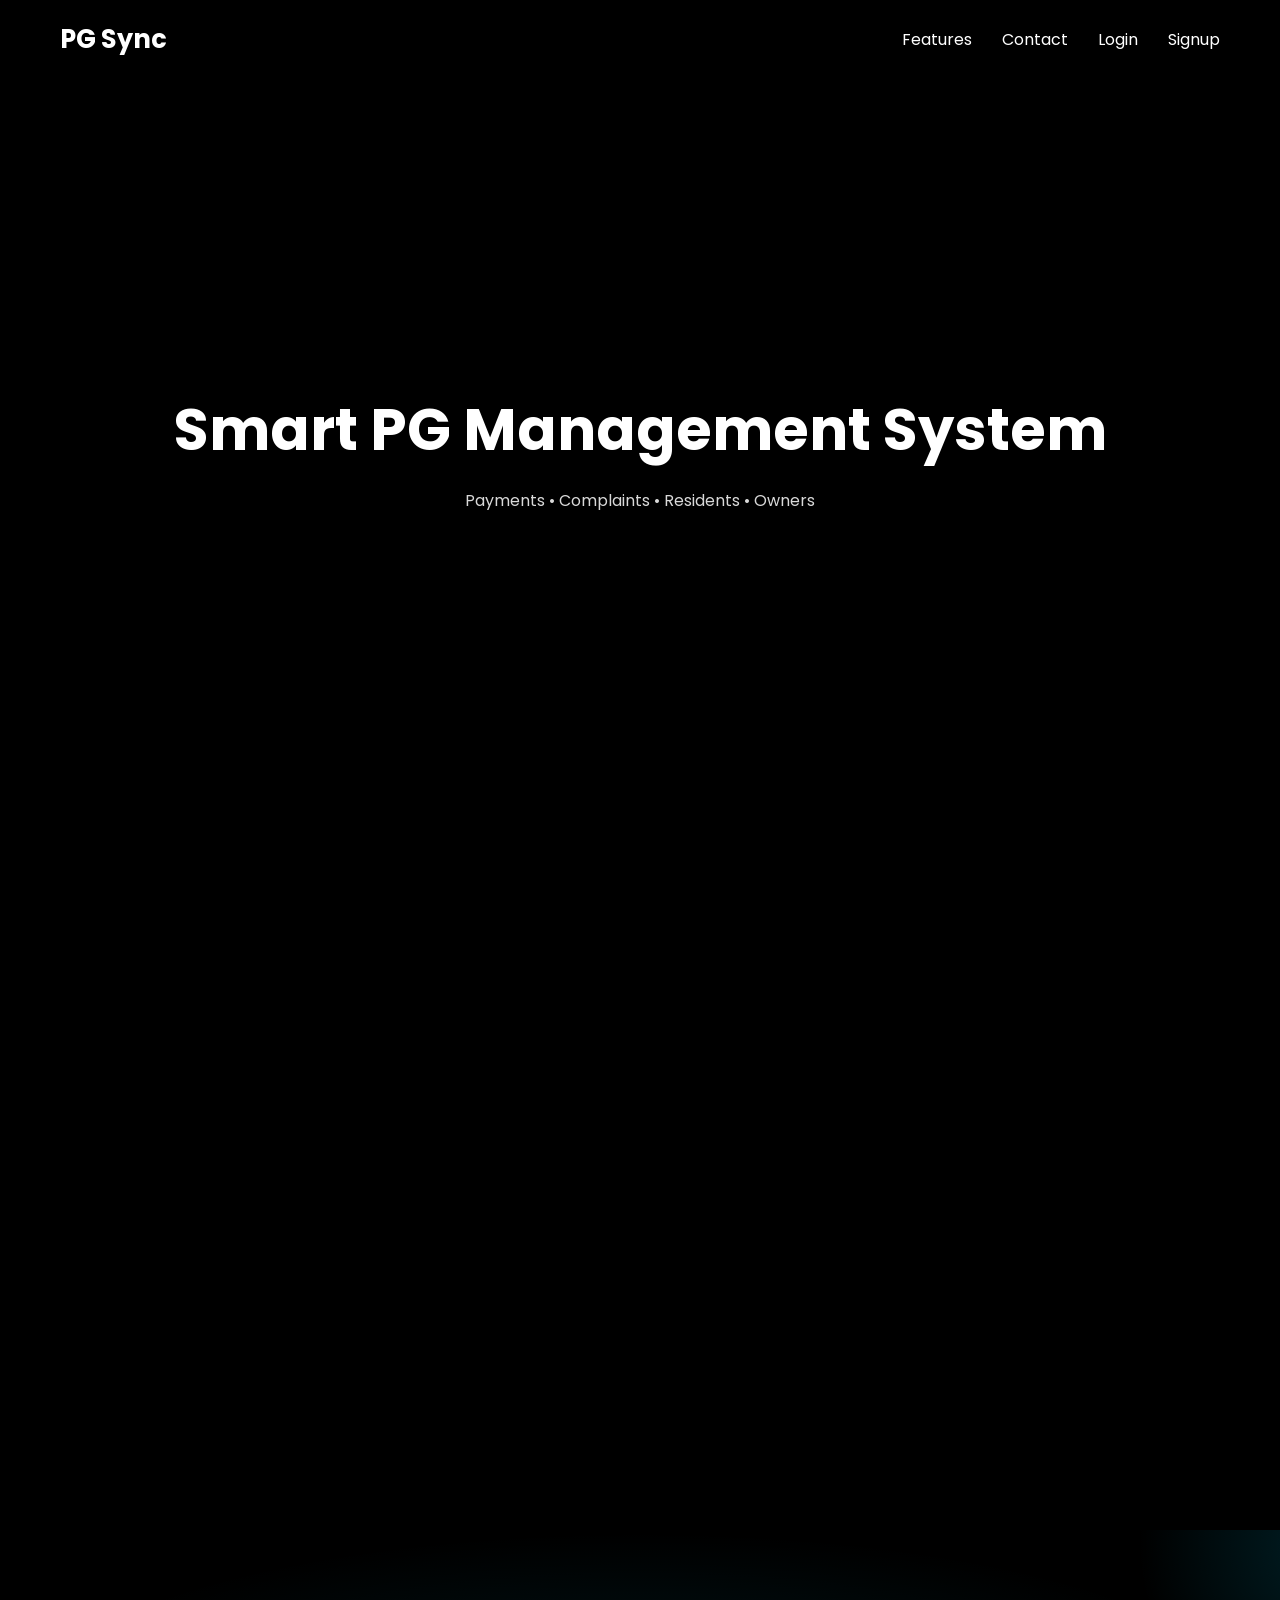
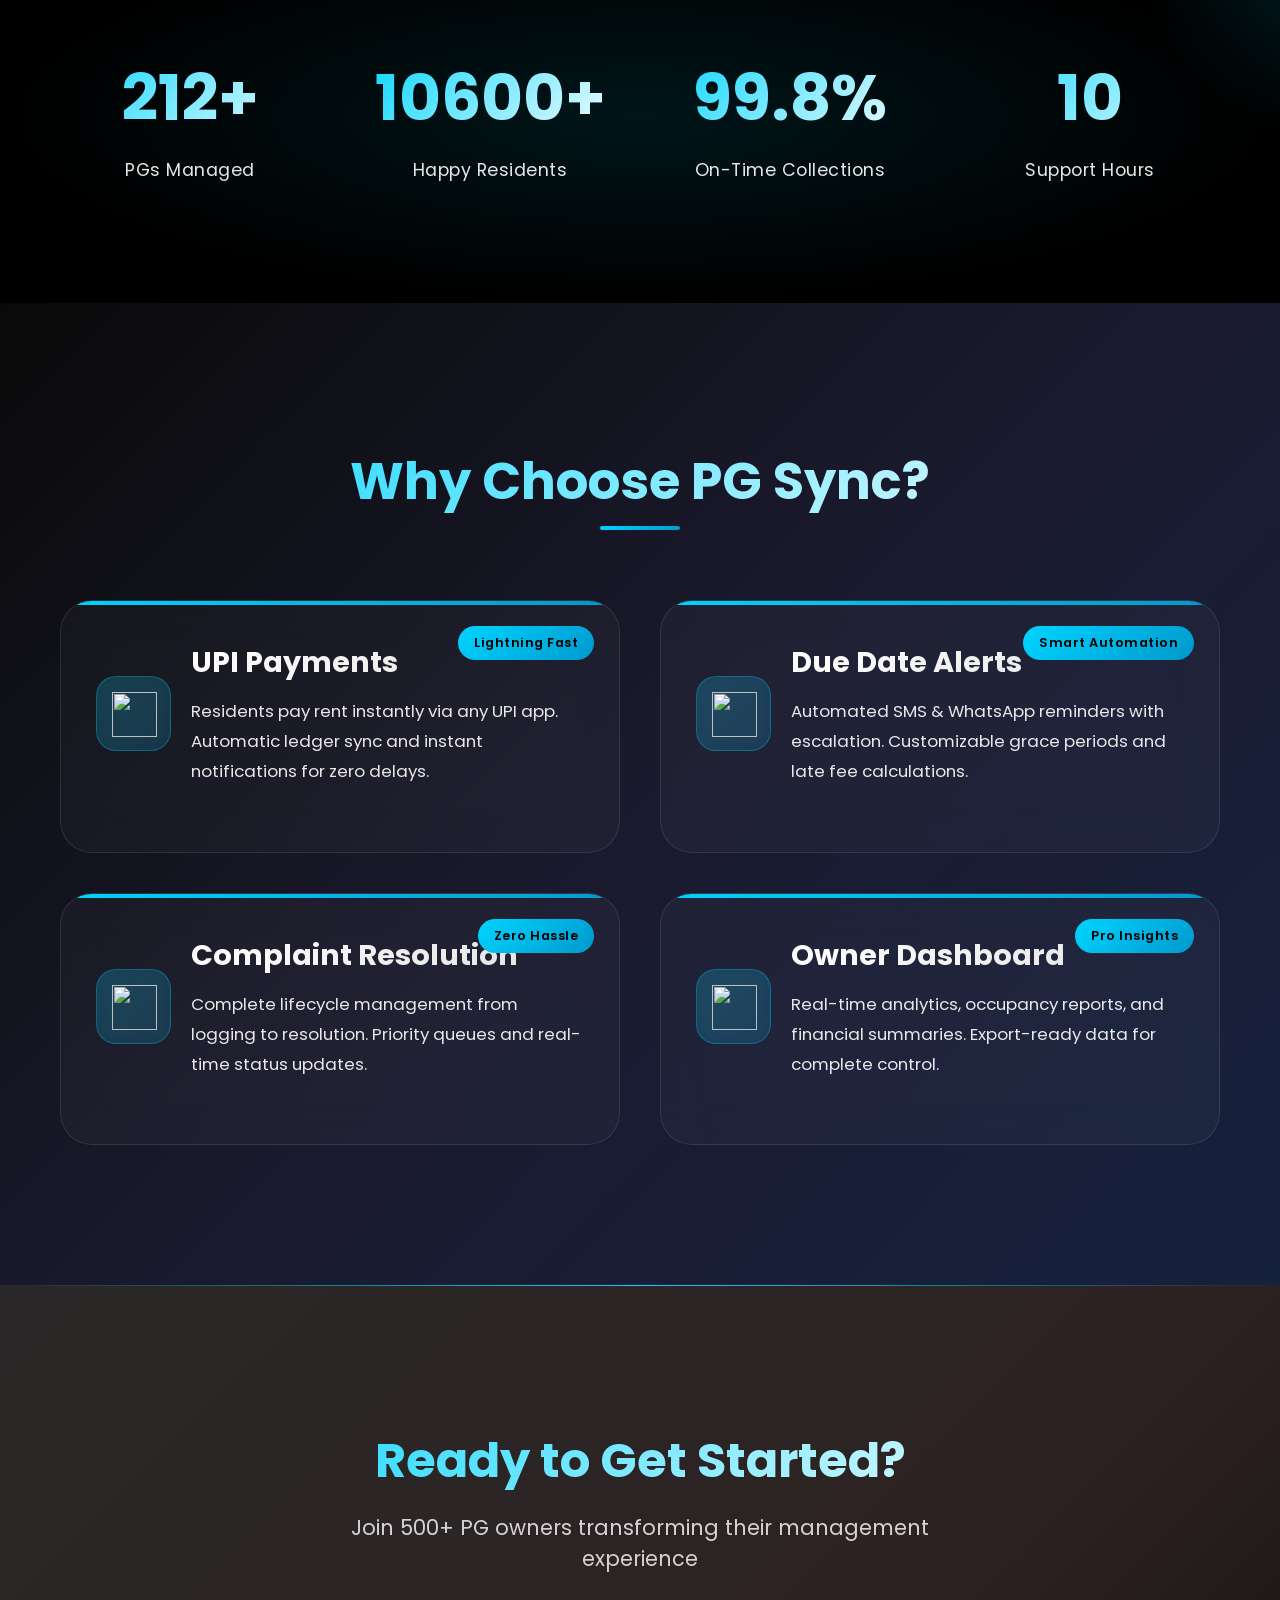
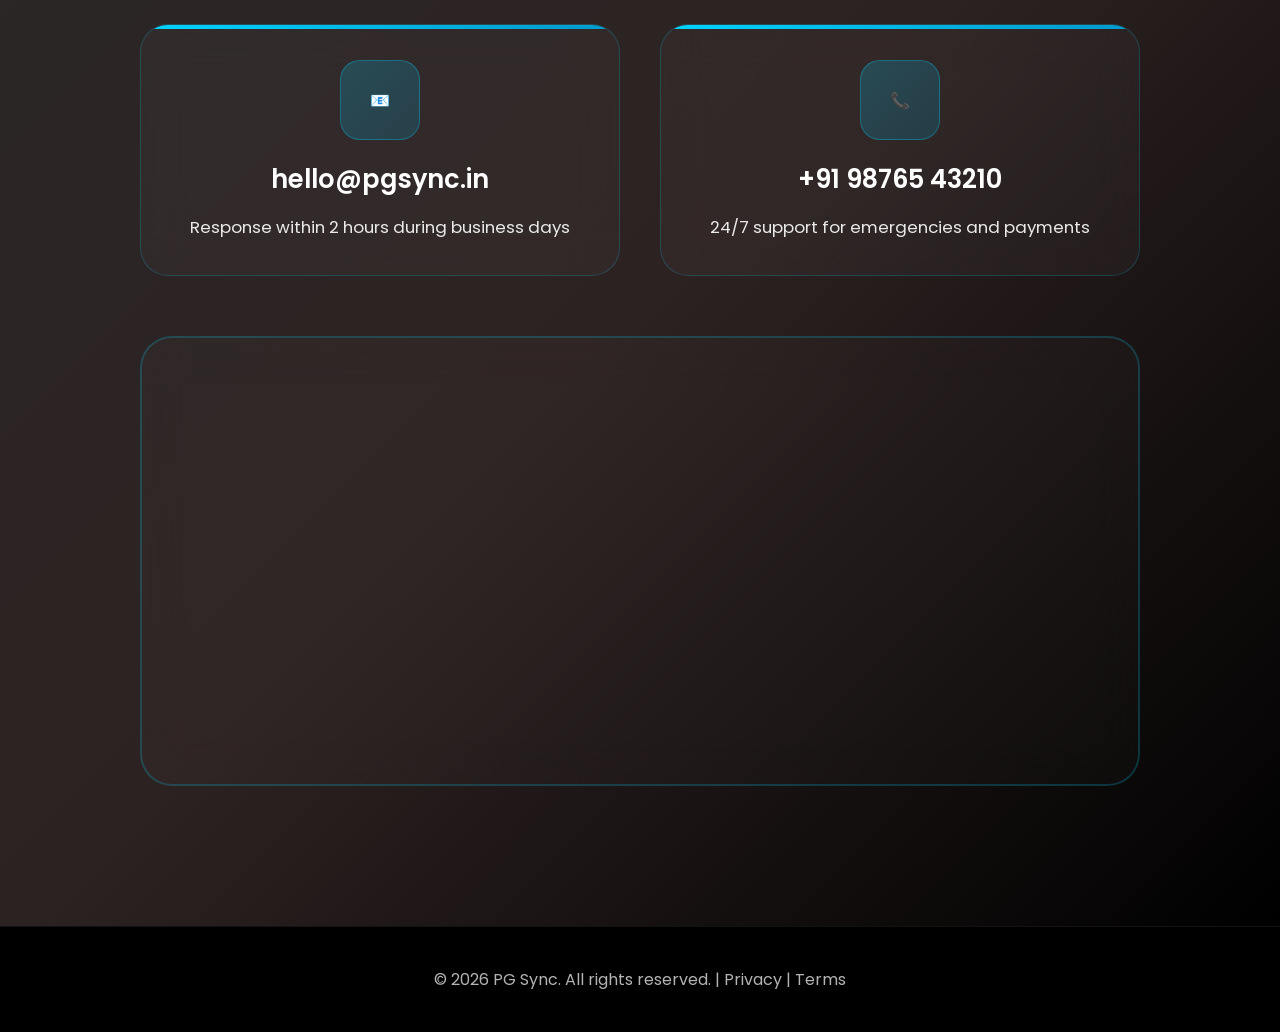
==== templates/landing.html @ 4415f34e "Second commit: updated signup and resident logic" ====
<!DOCTYPE html>
<html lang="en">
<head>
<meta charset="UTF-8">
<title>PG Sync – Smart PG Management</title>
<meta name="viewport" content="width=device-width, initial-scale=1.0">

<link href="https://fonts.googleapis.com/css2?family=Poppins:wght@300;400;600;700&display=swap" rel="stylesheet">

<style>
*{
    margin:0;
    padding:0;
    box-sizing:border-box;
    font-family:'Poppins',sans-serif;
}

body{
    background:black;
    color:white;
    overflow-x:hidden;
}

a{text-decoration:none;color:white}

/* NAVBAR */
nav{
    position:fixed;
    top:0;
    width:100%;
    padding:20px 60px;
    display:flex;
    justify-content:space-between;
    align-items:center;
    background:rgba(0,0,0,0.7);
    backdrop-filter:blur(12px);
    z-index:1000;
}

nav h1{font-size:1.6rem}

nav ul{
    display:flex;
    gap:30px;
    list-style:none;
}

/* HERO */
.hero{
    height:100vh;
    background:
    linear-gradient(rgba(0,0,0,0.6),rgba(0,0,0,0.6)),
    url("https://images.unsplash.com/photo-1582719478250-c89cae4dc85b") center/cover fixed;
    display:flex;
    align-items:center;
    justify-content:center;
    text-align:center;
}

.hero h2{
    font-size:3.6rem;
    animation:fadeUp 1.5s ease;
}

.hero p{
    margin-top:15px;
    opacity:0.85;
    animation:fadeUp 2s ease;
}

@keyframes fadeUp{
    from{opacity:0;transform:translateY(40px)}
    to{opacity:1;transform:translateY(0)}
}

/* SLIDESHOW */
.slideshow{
    height:70vh;
    animation:slide 18s infinite;
    background-size:cover;
    background-position:center;
}

@keyframes slide{
    0%{background-image:url("https://images.unsplash.com/photo-1560448075-bb485b067938")}
    33%{background-image:url("https://images.unsplash.com/photo-1600585154340-be6161a56a0c")}
    66%{background-image:url("https://images.unsplash.com/photo-1598928506311-c55ded91a20c")}
}

/* STATS SECTION - NEW BEAUTIFUL SECTION ABOVE FEATURES */
.stats-section{
    padding:120px 60px;
    background: radial-gradient(ellipse at center, rgba(0,212,255,0.1) 0%, transparent 70%);
    position:relative;
    overflow:hidden;
}

.stats-section::before{
    content:'';
    position:absolute;
    top:-50%;
    right:-20%;
    width:400px;
    height:400px;
    background: radial-gradient(circle, rgba(0,212,255,0.15) 0%, transparent 70%);
    animation: float 6s ease-in-out infinite alternate;
}

@keyframes float{
    0%{transform:translateY(0) rotate(0deg)}
    100%{transform:translateY(-20px) rotate(2deg)}
}

.stats-container{
    max-width:1400px;
    margin:0 auto;
    display:grid;
    grid-template-columns: repeat(auto-fit, minmax(220px, 1fr));
    gap:40px;
    text-align:center;
}

.stat-item{
    position:relative;
    opacity:0;
    transform:translateY(40px);
    transition:all 1s cubic-bezier(0.23,1,0.320,1);
}

.stat-item.animate{
    opacity:1;
    transform:translateY(0);
}

.stat-number{
    font-size:4rem;
    font-weight:700;
    background: linear-gradient(135deg, #00d4ff, #ffffff);
    -webkit-background-clip: text;
    -webkit-text-fill-color: transparent;
    background-clip: text;
    display:block;
    margin-bottom:12px;
}

.stat-label{
    font-size:1.1rem;
    opacity:0.9;
    letter-spacing:0.5px;
}

/* FEATURES SECTION */
.features{
    position:relative;
    padding:140px 60px;
    background: linear-gradient(135deg, #0a0a0a 0%, #1a1a2e 50%, #16213e 100%);
}

.features h2{
    text-align:center;
    font-size:3.2rem;
    font-weight:700;
    margin-bottom:20px;
    background: linear-gradient(135deg, #00d4ff, #ffffff);
    -webkit-background-clip: text;
    -webkit-text-fill-color: transparent;
    background-clip: text;
    position:relative;
}

.features h2::after{
    content:'';
    position:absolute;
    bottom:-10px;
    left:50%;
    transform:translateX(-50%);
    width:80px;
    height:4px;
    background: linear-gradient(135deg, #00d4ff, #0099cc);
    border-radius:2px;
}

.container{
    max-width:1400px;
    margin:0 auto;
}

.features-grid{
    display:grid;
    grid-template-columns: repeat(auto-fit, minmax(380px, 1fr));
    gap:40px;
    margin-top:80px;
}

.feature-card{
    background: rgba(255,255,255,0.03);
    backdrop-filter: blur(20px);
    border: 1px solid rgba(255,255,255,0.1);
    border-radius:32px;
    padding:40px 35px;
    position:relative;
    overflow:hidden;
    transition:all 0.6s cubic-bezier(0.23,1,0.320,1);
    opacity:0;
    transform:translateY(60px);
}

.feature-card:nth-child(1){transition-delay:0.1s}
.feature-card:nth-child(2){transition-delay:0.2s}
.feature-card:nth-child(3){transition-delay:0.3s}
.feature-card:nth-child(4){transition-delay:0.4s}

.feature-card.animate{
    opacity:1;
    transform:translateY(0);
}

.feature-card::before{
    content:'';
    position:absolute;
    top:0;
    left:0;
    right:0;
    height:4px;
    background: linear-gradient(90deg, #00d4ff, #0099cc, #00d4ff);
    background-size:200% 100%;
    animation: shimmer 3s infinite;
}

@keyframes shimmer{
    0%{background-position:200% 0}
    100%{background-position:-200% 0}
}

.feature-card:hover{
    transform:translateY(-15px) scale(1.02);
    background: rgba(255,255,255,0.08);
    border-color: rgba(0,212,255,0.4);
    box-shadow: 0 30px 80px rgba(0,212,255,0.15);
}

.feature-header{
    display:flex;
    align-items:center;
    gap:20px;
    margin-bottom:25px;
}

.feature-icon{
    width:75px;
    height:75px;
    border-radius:20px;
    padding:15px;
    background: linear-gradient(135deg, rgba(0,212,255,0.2), rgba(0,153,204,0.2));
    backdrop-filter: blur(10px);
    border:1px solid rgba(0,212,255,0.3);
    transition:all 0.4s ease;
    flex-shrink:0;
}

.feature-card:hover .feature-icon{
    background: linear-gradient(135deg, rgba(0,212,255,0.4), rgba(0,153,204,0.4));
    transform:rotate(5deg) scale(1.1);
}

.feature-content h3{
    font-size:1.8rem;
    font-weight:700;
    margin-bottom:12px;
    background: linear-gradient(135deg, #ffffff, #e0e0e0);
    -webkit-background-clip: text;
    -webkit-text-fill-color: transparent;
}

.feature-content p{
    line-height:1.8;
    opacity:0.9;
    font-size:1.05rem;
}

.feature-badge{
    position:absolute;
    top:25px;
    right:25px;
    background: linear-gradient(135deg, #00d4ff, #0099cc);
    color:black;
    padding:8px 16px;
    border-radius:25px;
    font-size:0.8rem;
    font-weight:600;
    letter-spacing:0.5px;
}

/* NEW BEAUTIFUL CONTACT SECTION */
.contact{
    padding:140px 60px;
    background: linear-gradient(135deg, #2a2828 0%, #2d2222 50%, #000000 100%);
    position:relative;
    overflow:hidden;
}

.contact::before{
    content:'';
    position:absolute;
    top:0;
    left:0;
    right:0;
    height:1px;
    background: linear-gradient(90deg, transparent, #00d4ff, transparent);
    animation: glow 4s ease-in-out infinite;
}

@keyframes glow{
    0%,100%{opacity:0.4}
    50%{opacity:1}
}

.contact-container{
    max-width:1000px;
    margin:0 auto;
    text-align:center;
    position:relative;
    z-index:2;
}

.contact h2{
    font-size:3rem;
    font-weight:700;
    margin-bottom:15px;
    background: linear-gradient(135deg, #00d4ff, #ffffff);
    -webkit-background-clip: text;
    -webkit-text-fill-color: transparent;
    background-clip: text;
}

.contact-subtitle{
    font-size:1.3rem;
    opacity:0.8;
    margin-bottom:50px;
    max-width:600px;
    margin-left:auto;
    margin-right:auto;
}

.contact-grid{
    display:grid;
    grid-template-columns: repeat(auto-fit, minmax(280px, 1fr));
    gap:40px;
    margin-bottom:60px;
}

.contact-item{
    background: rgba(255,255,255,0.03);
    backdrop-filter: blur(20px);
    border: 1px solid rgba(0,212,255,0.2);
    border-radius:28px;
    padding:35px 30px;
    transition:all 0.4s ease;
    position:relative;
    overflow:hidden;
    opacity:0;
    transform:translateY(30px);
}

.contact-item:nth-child(1){transition-delay:0.1s}
.contact-item:nth-child(2){transition-delay:0.2s}

.contact-item.animate{
    opacity:1;
    transform:translateY(0);
}

.contact-item::before{
    content:'';
    position:absolute;
    top:0;
    left:0;
    width:100%;
    height:4px;
    background: linear-gradient(90deg, #00d4ff, #0099cc);
}

.contact-item:hover{
    transform:translateY(-10px);
    background: rgba(0,212,255,0.08);
    border-color: #00d4ff;
    box-shadow: 0 25px 60px rgba(0,212,255,0.2);
}

.contact-icon{
    width:80px;
    height:80px;
    margin:0 auto 20px;
    background: linear-gradient(135deg, rgba(0,212,255,0.2), rgba(0,153,204,0.2));
    border-radius:20px;
    display:flex;
    align-items:center;
    justify-content:center;
    border:1px solid rgba(0,212,255,0.3);
    transition:all 0.4s ease;
}

.contact-item:hover .contact-icon{
    background: linear-gradient(135deg, rgba(0,212,255,0.4), rgba(0,153,204,0.4));
    transform:scale(1.1);
}

.contact-item h3{
    font-size:1.6rem;
    font-weight:600;
    margin-bottom:15px;
}

.contact-item p{
    opacity:0.9;
    font-size:1.05rem;
}

/* MAP */
.map-container{
    position:relative;
    width:100%;
    height:450px;
    border-radius:32px;
    overflow:hidden;
    background: rgba(255,255,255,0.02);
    backdrop-filter: blur(20px);
    border: 2px solid rgba(0,212,255,0.2);
    transition:all 0.4s ease;
}

.map-container:hover{
    border-color: #00d4ff;
    box-shadow: 0 30px 80px rgba(0,212,255,0.15);
}

.map-container iframe{
    border-radius:30px;
    transition:border-radius 0.4s ease;
}

.map-container:hover iframe{
    border-radius:28px;
}

/* FOOTER */
footer{
    text-align:center;
    padding:40px 60px;
    font-size:1rem;
    opacity:0.7;
    border-top:1px solid rgba(255,255,255,0.1);
}

/* RESPONSIVE */
@media(max-width:768px){
    nav{padding:15px 25px}
    .hero h2{font-size:2.4rem}
    .stats-section,.features,.contact{padding:80px 25px}
    .features-grid{
        grid-template-columns:1fr;
        gap:30px;
    }
    .feature-card{padding:30px 25px}
    .feature-header{flex-direction:column;text-align:center;gap:15px}
    .contact-grid{grid-template-columns:1fr}
    .stat-number{font-size:3rem}
}
</style>
</head>

<body>

<!-- NAVBAR -->
<nav>
    <h1>PG Sync</h1>
    <ul>
        <li><a href="#features">Features</a></li>
        <li><a href="#contact">Contact</a></li>
        <li><a href="/login">Login</a></li>
        <li><a href="/signup">Signup</a></li>
    </ul>
</nav>

<!-- HERO -->
<section class="hero">
    <div>
        <h2>Smart PG Management System</h2>
        <p>Payments • Complaints • Residents • Owners</p>
    </div>
</section>

<!-- SLIDESHOW -->
<section class="slideshow"></section>

<!-- NEW STATS SECTION -->
<section class="stats-section">
    <div class="stats-container">
        <div class="stat-item">
            <span class="stat-number" data-target="500+">0</span>
            <div class="stat-label">PGs Managed</div>
        </div>
        <div class="stat-item">
            <span class="stat-number" data-target="25000+">0</span>
            <div class="stat-label">Happy Residents</div>
        </div>
        <div class="stat-item">
            <span class="stat-number" data-target="99.8%">0</span>
            <div class="stat-label">On-Time Collections</div>
        </div>
        <div class="stat-item">
            <span class="stat-number" data-target="24/7">24</span>
            <div class="stat-label">Support Hours</div>
        </div>
    </div>
</section>

<!-- FEATURES -->
<section class="features" id="features">
    <div class="container">
        <h2>Why Choose PG Sync?</h2>
        
        <div class="features-grid">
            <div class="feature-card">
                <div class="feature-badge">Lightning Fast</div>
                <div class="feature-header">
                    <div class="feature-icon">
                        <img src="https://cdn-icons-png.flaticon.com/512/2331/2331947.png" style="width:45px;height:45px;">
                    </div>
                    <div class="feature-content">
                        <h3>UPI Payments</h3>
                        <p>Residents pay rent instantly via any UPI app. Automatic ledger sync and instant notifications for zero delays.</p>
                    </div>
                </div>
            </div>

            <div class="feature-card">
                <div class="feature-badge">Smart Automation</div>
                <div class="feature-header">
                    <div class="feature-icon">
                        <img src="https://cdn-icons-png.flaticon.com/512/633/633759.png" style="width:45px;height:45px;">
                    </div>
                    <div class="feature-content">
                        <h3>Due Date Alerts</h3>
                        <p>Automated SMS & WhatsApp reminders with escalation. Customizable grace periods and late fee calculations.</p>
                    </div>
                </div>
            </div>

            <div class="feature-card">
                <div class="feature-badge">Zero Hassle</div>
                <div class="feature-header">
                    <div class="feature-icon">
                        <img src="https://cdn-icons-png.flaticon.com/512/1029/1029183.png" style="width:45px;height:45px;">
                    </div>
                    <div class="feature-content">
                        <h3>Complaint Resolution</h3>
                        <p>Complete lifecycle management from logging to resolution. Priority queues and real-time status updates.</p>
                    </div>
                </div>
            </div>

            <div class="feature-card">
                <div class="feature-badge">Pro Insights</div>
                <div class="feature-header">
                    <div class="feature-icon">
                        <img src="https://cdn-icons-png.flaticon.com/512/1828/1828919.png" style="width:45px;height:45px;">
                    </div>
                    <div class="feature-content">
                        <h3>Owner Dashboard</h3>
                        <p>Real-time analytics, occupancy reports, and financial summaries. Export-ready data for complete control.</p>
                    </div>
                </div>
            </div>
        </div>
    </div>
</section>

<!-- NEW BEAUTIFUL CONTACT -->
<section class="contact" id="contact">
    <div class="contact-container">
        <h2>Ready to Get Started?</h2>
        <p class="contact-subtitle">Join 500+ PG owners transforming their management experience</p>
        
        <div class="contact-grid">
            <div class="contact-item">
                <div class="contact-icon">📧</div>
                <h3>hello@pgsync.in</h3>
                <p>Response within 2 hours during business days</p>
            </div>
            <div class="contact-item">
                <div class="contact-icon">📞</div>
                <h3>+91 98765 43210</h3>
                <p>24/7 support for emergencies and payments</p>
            </div>
        </div>

        <div class="map-container">
            <iframe
                width="100%"
                height="100%"
                frameborder="0"
                style="border:0"
                loading="lazy"
                allowfullscreen
                src="https://www.google.com/maps?q=India&output=embed">
            </iframe>
        </div>
    </div>
</section>

<footer>
    © 2026 PG Sync. All rights reserved. | Privacy | Terms
</footer>

<script>
const features = document.querySelectorAll('.feature-card');
const stats = document.querySelectorAll('.stat-item');
const contactItems = document.querySelectorAll('.contact-item');

const observer = new IntersectionObserver((entries) => {
    entries.forEach((entry, index) => {
        if (entry.isIntersecting) {
            setTimeout(() => {
                entry.target.classList.add('animate');
            }, index * 150);
        }
    });
}, { threshold: 0.2 });

features.forEach(card => observer.observe(card));
stats.forEach(stat => observer.observe(stat));
contactItems.forEach(item => observer.observe(item));

// Stats counter animation
function animateStats() {
    const statsNumbers = document.querySelectorAll('.stat-number');
    statsNumbers.forEach(stat => {
        const target = parseFloat(stat.getAttribute('data-target'));
        const duration = 2000;
        const increment = target / (duration / 16);
        let current = 0;
        
        const timer = setInterval(() => {
            current += increment;
            if (current >= target) {
                current = target;
                clearInterval(timer);
            }
            if (stat.getAttribute('data-target') === '99.8%') {
                stat.textContent = '99.8%';
            } else {
                stat.textContent = Math.floor(current) + (stat.getAttribute('data-target').includes('+') ? '+' : '');
            }
        }, 16);
    });
}

const statsObserver = new IntersectionObserver((entries) => {
    entries.forEach(entry => {
        if (entry.isIntersecting) {
            animateStats();
            statsObserver.unobserve(entry.target);
        }
    });
}, { threshold: 0.5 });

statsObserver.observe(document.querySelector('.stats-section'));
</script>

</body>
</html>
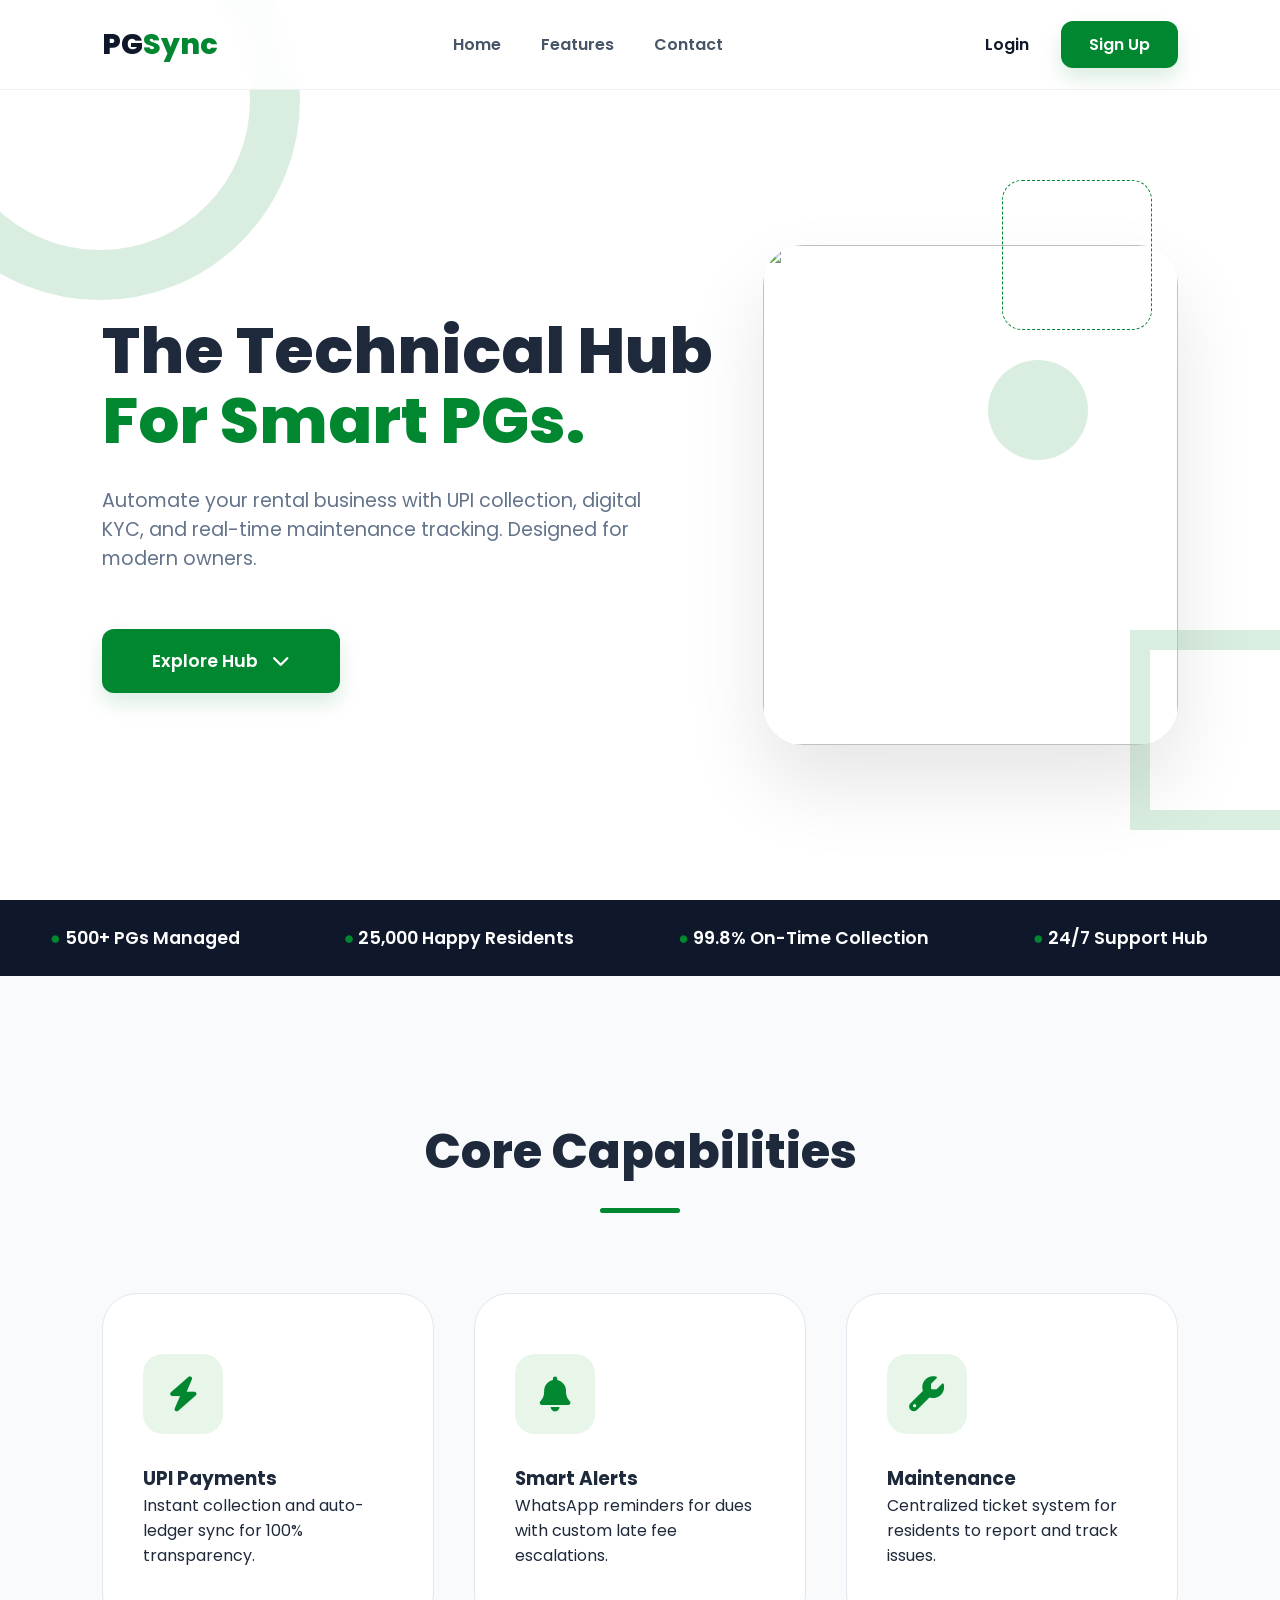
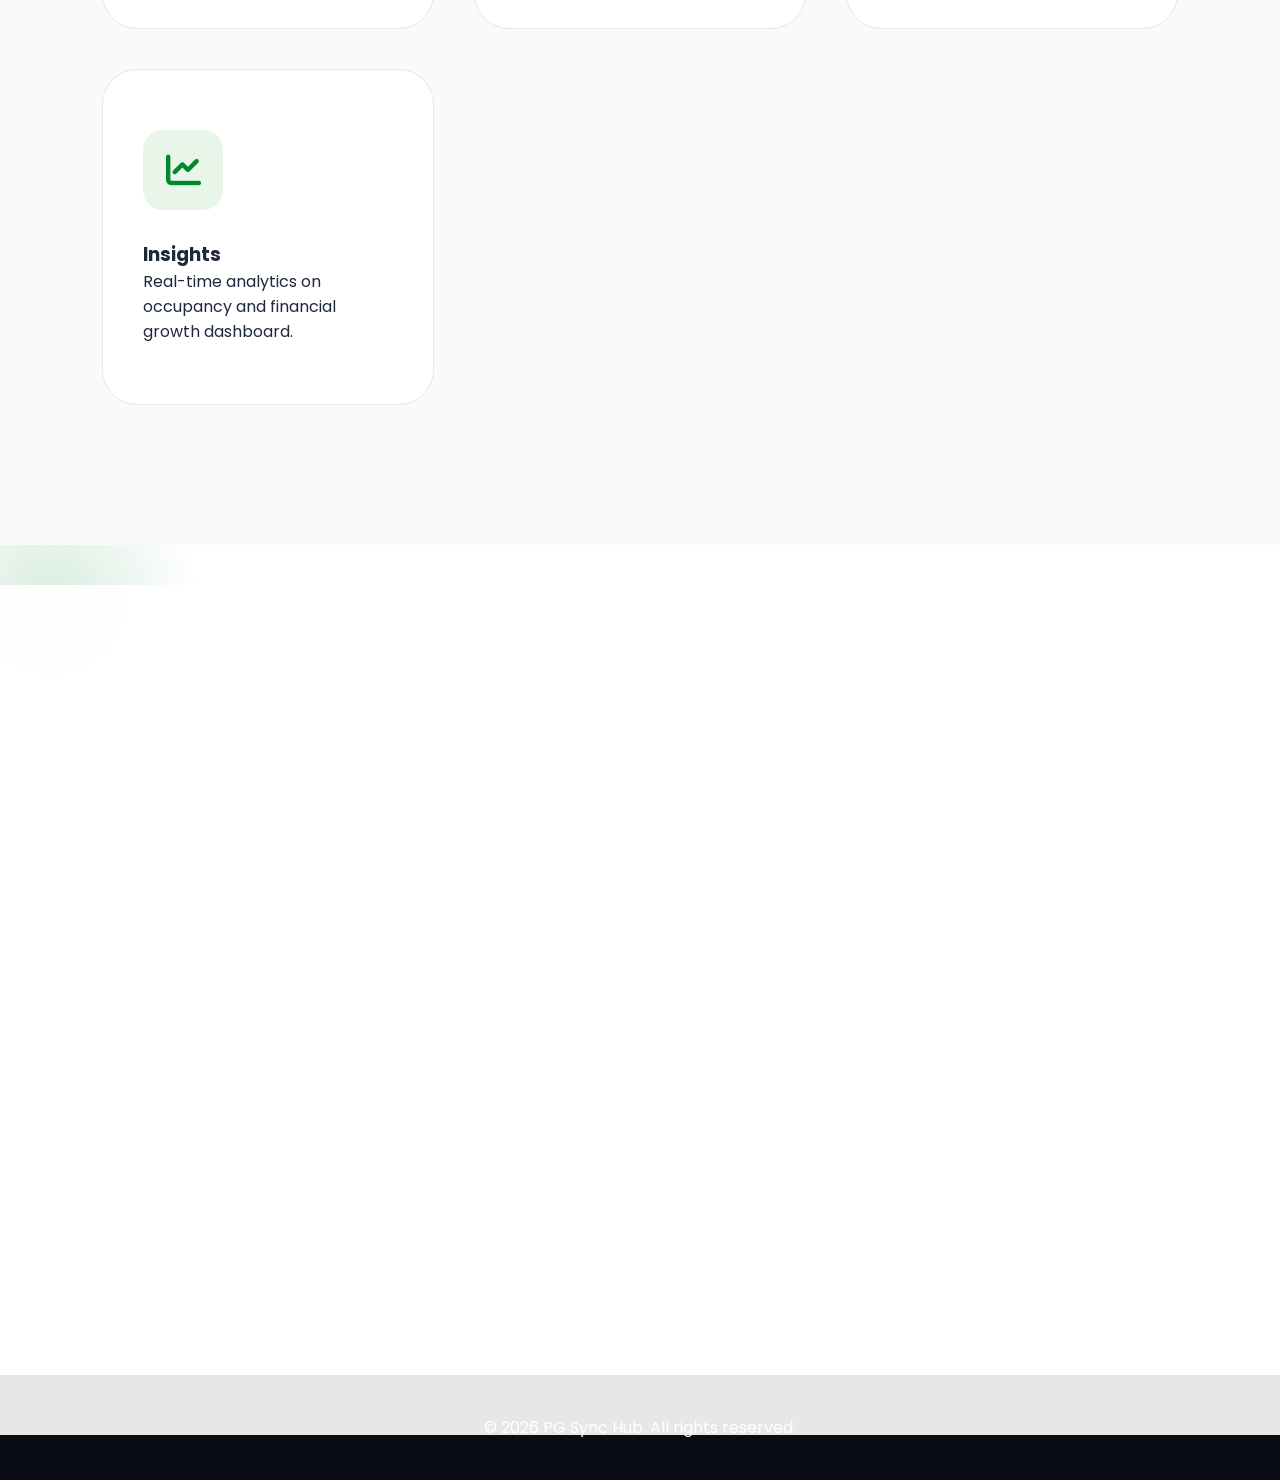
==== commit 199b736c: "UI updates and Flask route changes" ====
--- a/templates/landing.html
+++ b/templates/landing.html
@@ -1,672 +1,263 @@
 <!DOCTYPE html>
-<html lang="en">
+<html lang="en" style="scroll-behavior: smooth;">
 <head>
-<meta charset="UTF-8">
-<title>PG Sync – Smart PG Management</title>
-<meta name="viewport" content="width=device-width, initial-scale=1.0">
-
-<link href="https://fonts.googleapis.com/css2?family=Poppins:wght@300;400;600;700&display=swap" rel="stylesheet">
-
-<style>
-*{
-    margin:0;
-    padding:0;
-    box-sizing:border-box;
-    font-family:'Poppins',sans-serif;
-}
-
-body{
-    background:black;
-    color:white;
-    overflow-x:hidden;
-}
-
-a{text-decoration:none;color:white}
-
-/* NAVBAR */
-nav{
-    position:fixed;
-    top:0;
-    width:100%;
-    padding:20px 60px;
-    display:flex;
-    justify-content:space-between;
-    align-items:center;
-    background:rgba(0,0,0,0.7);
-    backdrop-filter:blur(12px);
-    z-index:1000;
-}
-
-nav h1{font-size:1.6rem}
-
-nav ul{
-    display:flex;
-    gap:30px;
-    list-style:none;
-}
-
-/* HERO */
-.hero{
-    height:100vh;
-    background:
-    linear-gradient(rgba(0,0,0,0.6),rgba(0,0,0,0.6)),
-    url("https://images.unsplash.com/photo-1582719478250-c89cae4dc85b") center/cover fixed;
-    display:flex;
-    align-items:center;
-    justify-content:center;
-    text-align:center;
-}
-
-.hero h2{
-    font-size:3.6rem;
-    animation:fadeUp 1.5s ease;
-}
-
-.hero p{
-    margin-top:15px;
-    opacity:0.85;
-    animation:fadeUp 2s ease;
-}
-
-@keyframes fadeUp{
-    from{opacity:0;transform:translateY(40px)}
-    to{opacity:1;transform:translateY(0)}
-}
-
-/* SLIDESHOW */
-.slideshow{
-    height:70vh;
-    animation:slide 18s infinite;
-    background-size:cover;
-    background-position:center;
-}
-
-@keyframes slide{
-    0%{background-image:url("https://images.unsplash.com/photo-1560448075-bb485b067938")}
-    33%{background-image:url("https://images.unsplash.com/photo-1600585154340-be6161a56a0c")}
-    66%{background-image:url("https://images.unsplash.com/photo-1598928506311-c55ded91a20c")}
-}
-
-/* STATS SECTION - NEW BEAUTIFUL SECTION ABOVE FEATURES */
-.stats-section{
-    padding:120px 60px;
-    background: radial-gradient(ellipse at center, rgba(0,212,255,0.1) 0%, transparent 70%);
-    position:relative;
-    overflow:hidden;
-}
-
-.stats-section::before{
-    content:'';
-    position:absolute;
-    top:-50%;
-    right:-20%;
-    width:400px;
-    height:400px;
-    background: radial-gradient(circle, rgba(0,212,255,0.15) 0%, transparent 70%);
-    animation: float 6s ease-in-out infinite alternate;
-}
-
-@keyframes float{
-    0%{transform:translateY(0) rotate(0deg)}
-    100%{transform:translateY(-20px) rotate(2deg)}
-}
-
-.stats-container{
-    max-width:1400px;
-    margin:0 auto;
-    display:grid;
-    grid-template-columns: repeat(auto-fit, minmax(220px, 1fr));
-    gap:40px;
-    text-align:center;
-}
-
-.stat-item{
-    position:relative;
-    opacity:0;
-    transform:translateY(40px);
-    transition:all 1s cubic-bezier(0.23,1,0.320,1);
-}
-
-.stat-item.animate{
-    opacity:1;
-    transform:translateY(0);
-}
-
-.stat-number{
-    font-size:4rem;
-    font-weight:700;
-    background: linear-gradient(135deg, #00d4ff, #ffffff);
-    -webkit-background-clip: text;
-    -webkit-text-fill-color: transparent;
-    background-clip: text;
-    display:block;
-    margin-bottom:12px;
-}
-
-.stat-label{
-    font-size:1.1rem;
-    opacity:0.9;
-    letter-spacing:0.5px;
-}
-
-/* FEATURES SECTION */
-.features{
-    position:relative;
-    padding:140px 60px;
-    background: linear-gradient(135deg, #0a0a0a 0%, #1a1a2e 50%, #16213e 100%);
-}
-
-.features h2{
-    text-align:center;
-    font-size:3.2rem;
-    font-weight:700;
-    margin-bottom:20px;
-    background: linear-gradient(135deg, #00d4ff, #ffffff);
-    -webkit-background-clip: text;
-    -webkit-text-fill-color: transparent;
-    background-clip: text;
-    position:relative;
-}
-
-.features h2::after{
-    content:'';
-    position:absolute;
-    bottom:-10px;
-    left:50%;
-    transform:translateX(-50%);
-    width:80px;
-    height:4px;
-    background: linear-gradient(135deg, #00d4ff, #0099cc);
-    border-radius:2px;
-}
-
-.container{
-    max-width:1400px;
-    margin:0 auto;
-}
-
-.features-grid{
-    display:grid;
-    grid-template-columns: repeat(auto-fit, minmax(380px, 1fr));
-    gap:40px;
-    margin-top:80px;
-}
-
-.feature-card{
-    background: rgba(255,255,255,0.03);
-    backdrop-filter: blur(20px);
-    border: 1px solid rgba(255,255,255,0.1);
-    border-radius:32px;
-    padding:40px 35px;
-    position:relative;
-    overflow:hidden;
-    transition:all 0.6s cubic-bezier(0.23,1,0.320,1);
-    opacity:0;
-    transform:translateY(60px);
-}
-
-.feature-card:nth-child(1){transition-delay:0.1s}
-.feature-card:nth-child(2){transition-delay:0.2s}
-.feature-card:nth-child(3){transition-delay:0.3s}
-.feature-card:nth-child(4){transition-delay:0.4s}
-
-.feature-card.animate{
-    opacity:1;
-    transform:translateY(0);
-}
-
-.feature-card::before{
-    content:'';
-    position:absolute;
-    top:0;
-    left:0;
-    right:0;
-    height:4px;
-    background: linear-gradient(90deg, #00d4ff, #0099cc, #00d4ff);
-    background-size:200% 100%;
-    animation: shimmer 3s infinite;
-}
-
-@keyframes shimmer{
-    0%{background-position:200% 0}
-    100%{background-position:-200% 0}
-}
-
-.feature-card:hover{
-    transform:translateY(-15px) scale(1.02);
-    background: rgba(255,255,255,0.08);
-    border-color: rgba(0,212,255,0.4);
-    box-shadow: 0 30px 80px rgba(0,212,255,0.15);
-}
-
-.feature-header{
-    display:flex;
-    align-items:center;
-    gap:20px;
-    margin-bottom:25px;
-}
-
-.feature-icon{
-    width:75px;
-    height:75px;
-    border-radius:20px;
-    padding:15px;
-    background: linear-gradient(135deg, rgba(0,212,255,0.2), rgba(0,153,204,0.2));
-    backdrop-filter: blur(10px);
-    border:1px solid rgba(0,212,255,0.3);
-    transition:all 0.4s ease;
-    flex-shrink:0;
-}
-
-.feature-card:hover .feature-icon{
-    background: linear-gradient(135deg, rgba(0,212,255,0.4), rgba(0,153,204,0.4));
-    transform:rotate(5deg) scale(1.1);
-}
-
-.feature-content h3{
-    font-size:1.8rem;
-    font-weight:700;
-    margin-bottom:12px;
-    background: linear-gradient(135deg, #ffffff, #e0e0e0);
-    -webkit-background-clip: text;
-    -webkit-text-fill-color: transparent;
-}
-
-.feature-content p{
-    line-height:1.8;
-    opacity:0.9;
-    font-size:1.05rem;
-}
-
-.feature-badge{
-    position:absolute;
-    top:25px;
-    right:25px;
-    background: linear-gradient(135deg, #00d4ff, #0099cc);
-    color:black;
-    padding:8px 16px;
-    border-radius:25px;
-    font-size:0.8rem;
-    font-weight:600;
-    letter-spacing:0.5px;
-}
-
-/* NEW BEAUTIFUL CONTACT SECTION */
-.contact{
-    padding:140px 60px;
-    background: linear-gradient(135deg, #2a2828 0%, #2d2222 50%, #000000 100%);
-    position:relative;
-    overflow:hidden;
-}
-
-.contact::before{
-    content:'';
-    position:absolute;
-    top:0;
-    left:0;
-    right:0;
-    height:1px;
-    background: linear-gradient(90deg, transparent, #00d4ff, transparent);
-    animation: glow 4s ease-in-out infinite;
-}
-
-@keyframes glow{
-    0%,100%{opacity:0.4}
-    50%{opacity:1}
-}
-
-.contact-container{
-    max-width:1000px;
-    margin:0 auto;
-    text-align:center;
-    position:relative;
-    z-index:2;
-}
-
-.contact h2{
-    font-size:3rem;
-    font-weight:700;
-    margin-bottom:15px;
-    background: linear-gradient(135deg, #00d4ff, #ffffff);
-    -webkit-background-clip: text;
-    -webkit-text-fill-color: transparent;
-    background-clip: text;
-}
-
-.contact-subtitle{
-    font-size:1.3rem;
-    opacity:0.8;
-    margin-bottom:50px;
-    max-width:600px;
-    margin-left:auto;
-    margin-right:auto;
-}
-
-.contact-grid{
-    display:grid;
-    grid-template-columns: repeat(auto-fit, minmax(280px, 1fr));
-    gap:40px;
-    margin-bottom:60px;
-}
-
-.contact-item{
-    background: rgba(255,255,255,0.03);
-    backdrop-filter: blur(20px);
-    border: 1px solid rgba(0,212,255,0.2);
-    border-radius:28px;
-    padding:35px 30px;
-    transition:all 0.4s ease;
-    position:relative;
-    overflow:hidden;
-    opacity:0;
-    transform:translateY(30px);
-}
-
-.contact-item:nth-child(1){transition-delay:0.1s}
-.contact-item:nth-child(2){transition-delay:0.2s}
-
-.contact-item.animate{
-    opacity:1;
-    transform:translateY(0);
-}
-
-.contact-item::before{
-    content:'';
-    position:absolute;
-    top:0;
-    left:0;
-    width:100%;
-    height:4px;
-    background: linear-gradient(90deg, #00d4ff, #0099cc);
-}
-
-.contact-item:hover{
-    transform:translateY(-10px);
-    background: rgba(0,212,255,0.08);
-    border-color: #00d4ff;
-    box-shadow: 0 25px 60px rgba(0,212,255,0.2);
-}
-
-.contact-icon{
-    width:80px;
-    height:80px;
-    margin:0 auto 20px;
-    background: linear-gradient(135deg, rgba(0,212,255,0.2), rgba(0,153,204,0.2));
-    border-radius:20px;
-    display:flex;
-    align-items:center;
-    justify-content:center;
-    border:1px solid rgba(0,212,255,0.3);
-    transition:all 0.4s ease;
-}
-
-.contact-item:hover .contact-icon{
-    background: linear-gradient(135deg, rgba(0,212,255,0.4), rgba(0,153,204,0.4));
-    transform:scale(1.1);
-}
-
-.contact-item h3{
-    font-size:1.6rem;
-    font-weight:600;
-    margin-bottom:15px;
-}
-
-.contact-item p{
-    opacity:0.9;
-    font-size:1.05rem;
-}
-
-/* MAP */
-.map-container{
-    position:relative;
-    width:100%;
-    height:450px;
-    border-radius:32px;
-    overflow:hidden;
-    background: rgba(255,255,255,0.02);
-    backdrop-filter: blur(20px);
-    border: 2px solid rgba(0,212,255,0.2);
-    transition:all 0.4s ease;
-}
-
-.map-container:hover{
-    border-color: #00d4ff;
-    box-shadow: 0 30px 80px rgba(0,212,255,0.15);
-}
-
-.map-container iframe{
-    border-radius:30px;
-    transition:border-radius 0.4s ease;
-}
-
-.map-container:hover iframe{
-    border-radius:28px;
-}
-
-/* FOOTER */
-footer{
-    text-align:center;
-    padding:40px 60px;
-    font-size:1rem;
-    opacity:0.7;
-    border-top:1px solid rgba(255,255,255,0.1);
-}
-
-/* RESPONSIVE */
-@media(max-width:768px){
-    nav{padding:15px 25px}
-    .hero h2{font-size:2.4rem}
-    .stats-section,.features,.contact{padding:80px 25px}
-    .features-grid{
-        grid-template-columns:1fr;
-        gap:30px;
-    }
-    .feature-card{padding:30px 25px}
-    .feature-header{flex-direction:column;text-align:center;gap:15px}
-    .contact-grid{grid-template-columns:1fr}
-    .stat-number{font-size:3rem}
-}
-</style>
+    <meta charset="UTF-8">
+    <meta name="viewport" content="width=device-width, initial-scale=1.0">
+    <title>PG Sync | Professional Hub</title>
+    
+    <link href="https://fonts.googleapis.com/css2?family=Poppins:wght@300;400;500;600;700;800&display=swap" rel="stylesheet">
+    <link rel="stylesheet" href="https://cdnjs.cloudflare.com/ajax/libs/font-awesome/6.5.2/css/all.min.css">
+    <link rel="stylesheet" href="https://unpkg.com/aos@next/dist/aos.css" />
+
+    <style>
+        :root {
+            --primary: #008730;
+            --primary-glow: rgba(0, 135, 48, 0.15);
+            --dark: #0F172A;
+            --glass: rgba(255, 255, 255, 0.7);
+        }
+
+        * { margin: 0; padding: 0; box-sizing: border-box; font-family: 'Poppins', sans-serif; }
+        body { background-color: #fff; color: #1E293B; overflow-x: hidden; }
+
+        /* --- SUPER GEOMETRIC PARALLAX LAYER --- */
+        .parallax-container {
+            position: fixed; top: 0; left: 0; width: 100%; height: 100%;
+            pointer-events: none; z-index: -1;
+        }
+        .geo-shape {
+            position: absolute; border: 2px solid var(--primary-glow);
+            transition: transform 0.2s ease-out;
+        }
+        .shape-1 { width: 400px; height: 400px; border-radius: 50%; top: -100px; left: -100px; border-width: 50px; }
+        .shape-2 { width: 200px; height: 200px; top: 70%; right: -50px; transform: rotate(45deg); border-width: 20px; }
+        .shape-3 { width: 100px; height: 100px; background: var(--primary-glow); border-radius: 50%; top: 40%; right: 15%; border: none; }
+        .shape-4 { width: 150px; height: 150px; border: 1px dashed var(--primary); top: 20%; right: 10%; border-radius: 20px; animation: rotate 20s linear infinite; }
+
+        @keyframes rotate { from { transform: rotate(0deg); } to { transform: rotate(360deg); } }
+
+        /* --- NAVIGATION --- */
+        header {
+            width: 100%; height: 90px; background: rgba(255, 255, 255, 0.9);
+            backdrop-filter: blur(20px); display: flex; justify-content: space-between;
+            align-items: center; padding: 0 8%; position: fixed; top: 0; z-index: 1000;
+            border-bottom: 1px solid rgba(0,0,0,0.05);
+        }
+        .logo h1 { font-size: 1.8rem; font-weight: 800; color: var(--dark); }
+        .logo span { color: var(--primary); }
+        .nav-links { display: flex; gap: 40px; list-style: none; }
+        .nav-links a { text-decoration: none; color: #475569; font-weight: 600; transition: 0.3s; position: relative; }
+        .nav-links a:hover { color: var(--primary); }
+        .nav-links a::after { content: ''; position: absolute; width: 0; height: 2px; bottom: -5px; left: 0; background: var(--primary); transition: 0.3s; }
+        .nav-links a:hover::after { width: 100%; }
+
+        .btn { padding: 12px 28px; border-radius: 12px; font-weight: 600; transition: 0.4s; cursor: pointer; border: none; text-decoration: none; }
+        .btn-primary { background: var(--primary); color: white; box-shadow: 0 10px 20px var(--primary-glow); }
+        .btn-primary:hover { transform: translateY(-5px); box-shadow: 0 15px 30px var(--primary-glow); }
+
+        /* --- HERO --- */
+        .hero { height: 100vh; display: flex; align-items: center; padding: 90px 8% 0; gap: 50px; }
+        .hero-content h2 { font-size: 4rem; line-height: 1.1; font-weight: 800; margin-bottom: 30px; }
+        .hero-content p { color: #64748B; font-size: 1.2rem; margin-bottom: 50px; max-width: 550px; }
+
+        .hero-visual {
+            flex: 1; position: relative; height: 500px; border-radius: 40px; 
+            overflow: hidden; box-shadow: 0 40px 80px rgba(0,0,0,0.1);
+        }
+        .slideshow img { position: absolute; width: 100%; height: 100%; object-fit: cover; opacity: 0; transition: 1.5s; }
+        .slideshow img.active { opacity: 1; }
+
+        /* --- RIBBON --- */
+        .ribbon { background: var(--dark); color: white; padding: 25px 0; overflow: hidden; white-space: nowrap; }
+        .ribbon-track { display: inline-block; animation: scroll 30s linear infinite; }
+        .ribbon-item { display: inline-block; font-size: 1.1rem; font-weight: 600; margin: 0 50px; }
+        .ribbon-item span { color: var(--primary); }
+        @keyframes scroll { from { transform: translateX(0); } to { transform: translateX(-50%); } }
+
+        /* --- FEATURES --- */
+        .features { padding: 140px 8%; background: #F8FAFC; position: relative; }
+        .features-grid { display: grid; grid-template-columns: repeat(auto-fit, minmax(300px, 1fr)); gap: 40px; }
+        .feat-card {
+            background: white; padding: 60px 40px; border-radius: 35px; border: 1px solid #e2e8f0;
+            transition: 0.6s cubic-bezier(0.23, 1, 0.32, 1); position: relative; overflow: hidden; z-index: 1;
+        }
+        .feat-card::before { content: ""; position: absolute; top: 0; left: 0; width: 100%; height: 0; background: var(--primary); transition: 0.6s; z-index: -1; }
+        .feat-card:hover { transform: translateY(-20px); color: white; }
+        .feat-card:hover::before { height: 100%; }
+        .feat-icon {
+            width: 80px; height: 80px; background: #E8F5E9; color: var(--primary);
+            font-size: 35px; display: flex; align-items: center; justify-content: center;
+            border-radius: 20px; margin-bottom: 30px; transition: 0.6s;
+        }
+        .feat-card:hover .feat-icon { transform: rotateY(360deg); background: rgba(255,255,255,0.2); color: white; }
+
+        /* --- SUPER CONTACT SECTION --- */
+        .contact { padding: 140px 8%; position: relative; overflow: visible; }
+        .contact-container {
+            max-width: 1200px; margin: 0 auto; display: grid; grid-template-columns: 1fr 1.2fr;
+            background: rgba(255, 255, 255, 0.9); backdrop-filter: blur(20px);
+            border-radius: 50px; overflow: hidden; box-shadow: 0 50px 100px rgba(0,0,0,0.08);
+            border: 1px solid rgba(0, 135, 48, 0.1);
+        }
+        .contact-info { 
+            background: var(--dark); color: white; padding: 80px 60px; 
+            display: flex; flex-direction: column; justify-content: center;
+        }
+        .contact-form { padding: 80px 60px; background: white; }
+        .form-group { margin-bottom: 25px; }
+        .form-group input, .form-group textarea {
+            width: 100%; padding: 20px; border-radius: 15px; border: 1px solid #e2e8f0; 
+            outline: none; background: #F8FAFC; transition: 0.3s;
+        }
+        .form-group input:focus { border-color: var(--primary); background: white; box-shadow: 0 5px 15px rgba(0, 135, 48, 0.05); }
+        
+        /* Extra Shapes for Contact */
+        .contact-shape { position: absolute; z-index: -1; pointer-events: none; }
+
+        footer { padding: 40px; background: #0a0e14; color: white; text-align: center; }
+
+        @media (max-width: 992px) {
+            .hero { flex-direction: column; text-align: center; height: auto; }
+            .nav-links { display: none; }
+            .contact-container { grid-template-columns: 1fr; }
+        }
+    </style>
 </head>
-
 <body>
 
-<!-- NAVBAR -->
-<nav>
-    <h1>PG Sync</h1>
-    <ul>
-        <li><a href="#features">Features</a></li>
-        <li><a href="#contact">Contact</a></li>
-        <li><a href="/login">Login</a></li>
-        <li><a href="/signup">Signup</a></li>
-    </ul>
-</nav>
-
-<!-- HERO -->
-<section class="hero">
-    <div>
-        <h2>Smart PG Management System</h2>
-        <p>Payments • Complaints • Residents • Owners</p>
+    <div class="parallax-container">
+        <div class="geo-shape shape-1" data-speed="0.1"></div>
+        <div class="geo-shape shape-2" data-speed="0.4"></div>
+        <div class="geo-shape shape-3" data-speed="0.2"></div>
+        <div class="geo-shape shape-4" data-speed="0.6"></div>
     </div>
-</section>
-
-<!-- SLIDESHOW -->
-<section class="slideshow"></section>
-
-<!-- NEW STATS SECTION -->
-<section class="stats-section">
-    <div class="stats-container">
-        <div class="stat-item">
-            <span class="stat-number" data-target="500+">0</span>
-            <div class="stat-label">PGs Managed</div>
-        </div>
-        <div class="stat-item">
-            <span class="stat-number" data-target="25000+">0</span>
-            <div class="stat-label">Happy Residents</div>
-        </div>
-        <div class="stat-item">
-            <span class="stat-number" data-target="99.8%">0</span>
-            <div class="stat-label">On-Time Collections</div>
-        </div>
-        <div class="stat-item">
-            <span class="stat-number" data-target="24/7">24</span>
-            <div class="stat-label">Support Hours</div>
+
+    <header>
+        <div class="logo"><h1>PG<span>Sync</span></h1></div>
+        <ul class="nav-links">
+            <li><a href="#hero">Home</a></li>
+            <li><a href="#features">Features</a></li>
+            <li><a href="#contact">Contact</a></li>
+        </ul>
+        <div class="auth-btns">
+            <a href="/login" class="btn" style="color:var(--dark)">Login</a>
+            <a href="/signup" class="btn btn-primary">Sign Up</a>
+        </div>
+    </header>
+
+    <section id="hero" class="hero">
+        <div class="hero-content" data-aos="fade-right">
+            <h2>The Technical Hub <br><span style="color:var(--primary)">For Smart PGs.</span></h2>
+            <p>Automate your rental business with UPI collection, digital KYC, and real-time maintenance tracking. Designed for modern owners.</p>
+            <br>
+            <a href="#features" class="btn btn-primary" style="padding: 20px 50px; font-size: 1.1rem;">Explore Hub <i class="fa-solid fa-chevron-down" style="margin-left: 10px;"></i></a>
+        </div>
+        <div class="hero-visual" data-aos="zoom-in">
+            <div class="slideshow" id="heroSlideshow">
+                <img src="https://images.unsplash.com/photo-1522708323590-d24dbb6b0267?q=80&w=2070" class="active">
+                <img src="https://images.unsplash.com/photo-1560448075-bb485b067938?q=80&w=2070">
+            </div>
+        </div>
+    </section>
+
+    <div class="ribbon">
+        <div class="ribbon-track">
+            <div class="ribbon-item"><span>●</span> 500+ PGs Managed</div>
+            <div class="ribbon-item"><span>●</span> 25,000 Happy Residents</div>
+            <div class="ribbon-item"><span>●</span> 99.8% On-Time Collection</div>
+            <div class="ribbon-item"><span>●</span> 24/7 Support Hub</div>
+            <div class="ribbon-item"><span>●</span> 500+ PGs Managed</div>
+            <div class="ribbon-item"><span>●</span> 25,000 Happy Residents</div>
         </div>
     </div>
-</section>
-
-<!-- FEATURES -->
-<section class="features" id="features">
-    <div class="container">
-        <h2>Why Choose PG Sync?</h2>
-        
+
+    <section id="features" class="features">
+        <div style="text-align: center; margin-bottom: 80px;" data-aos="fade-up">
+            <h2 style="font-size: 3rem; font-weight: 800;">Core Capabilities</h2>
+            <div style="width: 80px; height: 5px; background: var(--primary); margin: 20px auto; border-radius: 10px;"></div>
+        </div>
         <div class="features-grid">
-            <div class="feature-card">
-                <div class="feature-badge">Lightning Fast</div>
-                <div class="feature-header">
-                    <div class="feature-icon">
-                        <img src="https://cdn-icons-png.flaticon.com/512/2331/2331947.png" style="width:45px;height:45px;">
+            <div class="feat-card" data-aos="fade-up">
+                <div class="feat-icon"><i class="fa-solid fa-bolt"></i></div>
+                <h3>UPI Payments</h3>
+                <p>Instant collection and auto-ledger sync for 100% transparency.</p>
+            </div>
+            <div class="feat-card" data-aos="fade-up" data-aos-delay="100">
+                <div class="feat-icon"><i class="fa-solid fa-bell"></i></div>
+                <h3>Smart Alerts</h3>
+                <p>WhatsApp reminders for dues with custom late fee escalations.</p>
+            </div>
+            <div class="feat-card" data-aos="fade-up" data-aos-delay="200">
+                <div class="feat-icon"><i class="fa-solid fa-wrench"></i></div>
+                <h3>Maintenance</h3>
+                <p>Centralized ticket system for residents to report and track issues.</p>
+            </div>
+            <div class="feat-card" data-aos="fade-up" data-aos-delay="300">
+                <div class="feat-icon"><i class="fa-solid fa-chart-line"></i></div>
+                <h3>Insights</h3>
+                <p>Real-time analytics on occupancy and financial growth dashboard.</p>
+            </div>
+        </div>
+    </section>
+
+    <section id="contact" class="contact">
+        <div class="contact-shape" style="top: -100px; left: -100px; width: 300px; height: 300px; background: radial-gradient(circle, var(--primary-glow) 0%, transparent 70%);"></div>
+        <div class="contact-container" data-aos="zoom-in">
+            <div class="contact-info">
+                <h2 style="font-size: 3rem; margin-bottom: 30px;">Let's Connect</h2>
+                <p style="opacity: 0.7; margin-bottom: 50px; font-size: 18px;">Ready to digitize your operations? Join 500+ owners who have scaled with PG Sync.</p>
+                <div style="display: flex; align-items: center; gap: 20px; margin-bottom: 25px;">
+                    <i class="fa-solid fa-envelope" style="color: var(--primary); font-size: 24px;"></i>
+                    <p>hello@pgsync.in</p>
+                </div>
+                <div style="display: flex; align-items: center; gap: 20px;">
+                    <i class="fa-solid fa-phone" style="color: var(--primary); font-size: 24px;"></i>
+                    <p>+91 98765 43210</p>
+                </div>
+            </div>
+            <div class="contact-form">
+                <form>
+                    <div class="form-group">
+                        <input type="text" placeholder="Full Name" required>
                     </div>
-                    <div class="feature-content">
-                        <h3>UPI Payments</h3>
-                        <p>Residents pay rent instantly via any UPI app. Automatic ledger sync and instant notifications for zero delays.</p>
+                    <div class="form-group">
+                        <input type="email" placeholder="Work Email" required>
                     </div>
-                </div>
-            </div>
-
-            <div class="feature-card">
-                <div class="feature-badge">Smart Automation</div>
-                <div class="feature-header">
-                    <div class="feature-icon">
-                        <img src="https://cdn-icons-png.flaticon.com/512/633/633759.png" style="width:45px;height:45px;">
+                    <div class="form-group">
+                        <textarea rows="4" placeholder="How can we help you?" required></textarea>
                     </div>
-                    <div class="feature-content">
-                        <h3>Due Date Alerts</h3>
-                        <p>Automated SMS & WhatsApp reminders with escalation. Customizable grace periods and late fee calculations.</p>
-                    </div>
-                </div>
-            </div>
-
-            <div class="feature-card">
-                <div class="feature-badge">Zero Hassle</div>
-                <div class="feature-header">
-                    <div class="feature-icon">
-                        <img src="https://cdn-icons-png.flaticon.com/512/1029/1029183.png" style="width:45px;height:45px;">
-                    </div>
-                    <div class="feature-content">
-                        <h3>Complaint Resolution</h3>
-                        <p>Complete lifecycle management from logging to resolution. Priority queues and real-time status updates.</p>
-                    </div>
-                </div>
-            </div>
-
-            <div class="feature-card">
-                <div class="feature-badge">Pro Insights</div>
-                <div class="feature-header">
-                    <div class="feature-icon">
-                        <img src="https://cdn-icons-png.flaticon.com/512/1828/1828919.png" style="width:45px;height:45px;">
-                    </div>
-                    <div class="feature-content">
-                        <h3>Owner Dashboard</h3>
-                        <p>Real-time analytics, occupancy reports, and financial summaries. Export-ready data for complete control.</p>
-                    </div>
-                </div>
-            </div>
-        </div>
-    </div>
-</section>
-
-<!-- NEW BEAUTIFUL CONTACT -->
-<section class="contact" id="contact">
-    <div class="contact-container">
-        <h2>Ready to Get Started?</h2>
-        <p class="contact-subtitle">Join 500+ PG owners transforming their management experience</p>
-        
-        <div class="contact-grid">
-            <div class="contact-item">
-                <div class="contact-icon">📧</div>
-                <h3>hello@pgsync.in</h3>
-                <p>Response within 2 hours during business days</p>
-            </div>
-            <div class="contact-item">
-                <div class="contact-icon">📞</div>
-                <h3>+91 98765 43210</h3>
-                <p>24/7 support for emergencies and payments</p>
-            </div>
-        </div>
-
-        <div class="map-container">
-            <iframe
-                width="100%"
-                height="100%"
-                frameborder="0"
-                style="border:0"
-                loading="lazy"
-                allowfullscreen
-                src="https://www.google.com/maps?q=India&output=embed">
-            </iframe>
-        </div>
-    </div>
-</section>
-
-<footer>
-    © 2026 PG Sync. All rights reserved. | Privacy | Terms
-</footer>
-
-<script>
-const features = document.querySelectorAll('.feature-card');
-const stats = document.querySelectorAll('.stat-item');
-const contactItems = document.querySelectorAll('.contact-item');
-
-const observer = new IntersectionObserver((entries) => {
-    entries.forEach((entry, index) => {
-        if (entry.isIntersecting) {
-            setTimeout(() => {
-                entry.target.classList.add('animate');
-            }, index * 150);
-        }
-    });
-}, { threshold: 0.2 });
-
-features.forEach(card => observer.observe(card));
-stats.forEach(stat => observer.observe(stat));
-contactItems.forEach(item => observer.observe(item));
-
-// Stats counter animation
-function animateStats() {
-    const statsNumbers = document.querySelectorAll('.stat-number');
-    statsNumbers.forEach(stat => {
-        const target = parseFloat(stat.getAttribute('data-target'));
-        const duration = 2000;
-        const increment = target / (duration / 16);
-        let current = 0;
-        
-        const timer = setInterval(() => {
-            current += increment;
-            if (current >= target) {
-                current = target;
-                clearInterval(timer);
-            }
-            if (stat.getAttribute('data-target') === '99.8%') {
-                stat.textContent = '99.8%';
-            } else {
-                stat.textContent = Math.floor(current) + (stat.getAttribute('data-target').includes('+') ? '+' : '');
-            }
-        }, 16);
-    });
-}
-
-const statsObserver = new IntersectionObserver((entries) => {
-    entries.forEach(entry => {
-        if (entry.isIntersecting) {
-            animateStats();
-            statsObserver.unobserve(entry.target);
-        }
-    });
-}, { threshold: 0.5 });
-
-statsObserver.observe(document.querySelector('.stats-section'));
-</script>
-
+                    <button class="btn btn-primary" style="width: 100%; padding: 20px;">Request Demo <i class="fa-solid fa-paper-plane" style="margin-left: 10px;"></i></button>
+                </form>
+            </div>
+        </div>
+    </section>
+
+    <footer><p>&copy; 2026 PG Sync Hub. All rights reserved.</p></footer>
+
+    <script src="https://unpkg.com/aos@next/dist/aos.js"></script>
+    <script>
+        AOS.init({ duration: 1000, once: false });
+
+        // Hero Slideshow
+        const slides = document.querySelectorAll('#heroSlideshow img');
+        let currentSlide = 0;
+        setInterval(() => {
+            slides[currentSlide].classList.remove('active');
+            currentSlide = (currentSlide + 1) % slides.length;
+            slides[currentSlide].classList.add('active');
+        }, 4000);
+
+        // Parallax Effect
+        window.addEventListener('scroll', () => {
+            const scroll = window.pageYOffset;
+            document.querySelectorAll('.geo-shape').forEach(shape => {
+                const speed = shape.getAttribute('data-speed');
+                shape.style.transform = `translateY(${scroll * speed}px)`;
+                if(shape.classList.contains('shape-2')) {
+                    shape.style.transform += ` rotate(${scroll * 0.1}deg)`;
+                }
+            });
+        });
+    </script>
 </body>
-</html>
+</html>
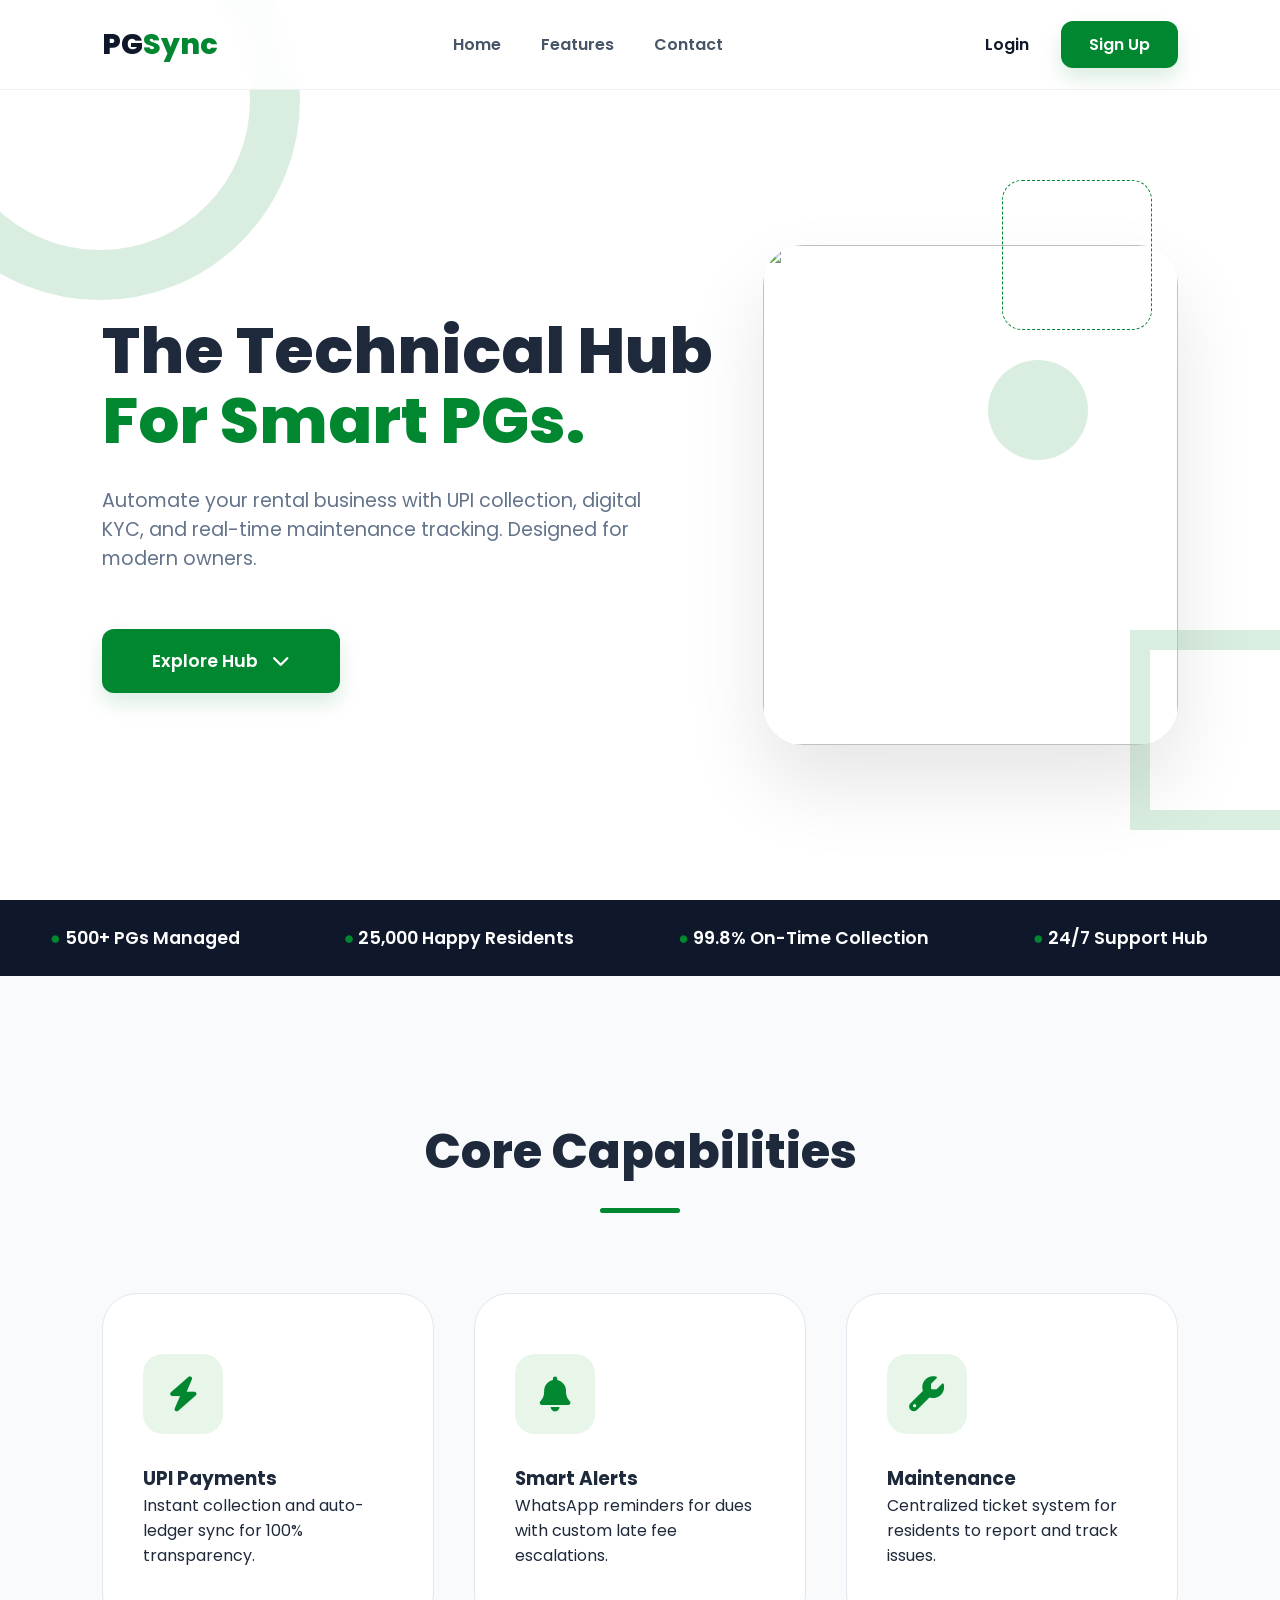
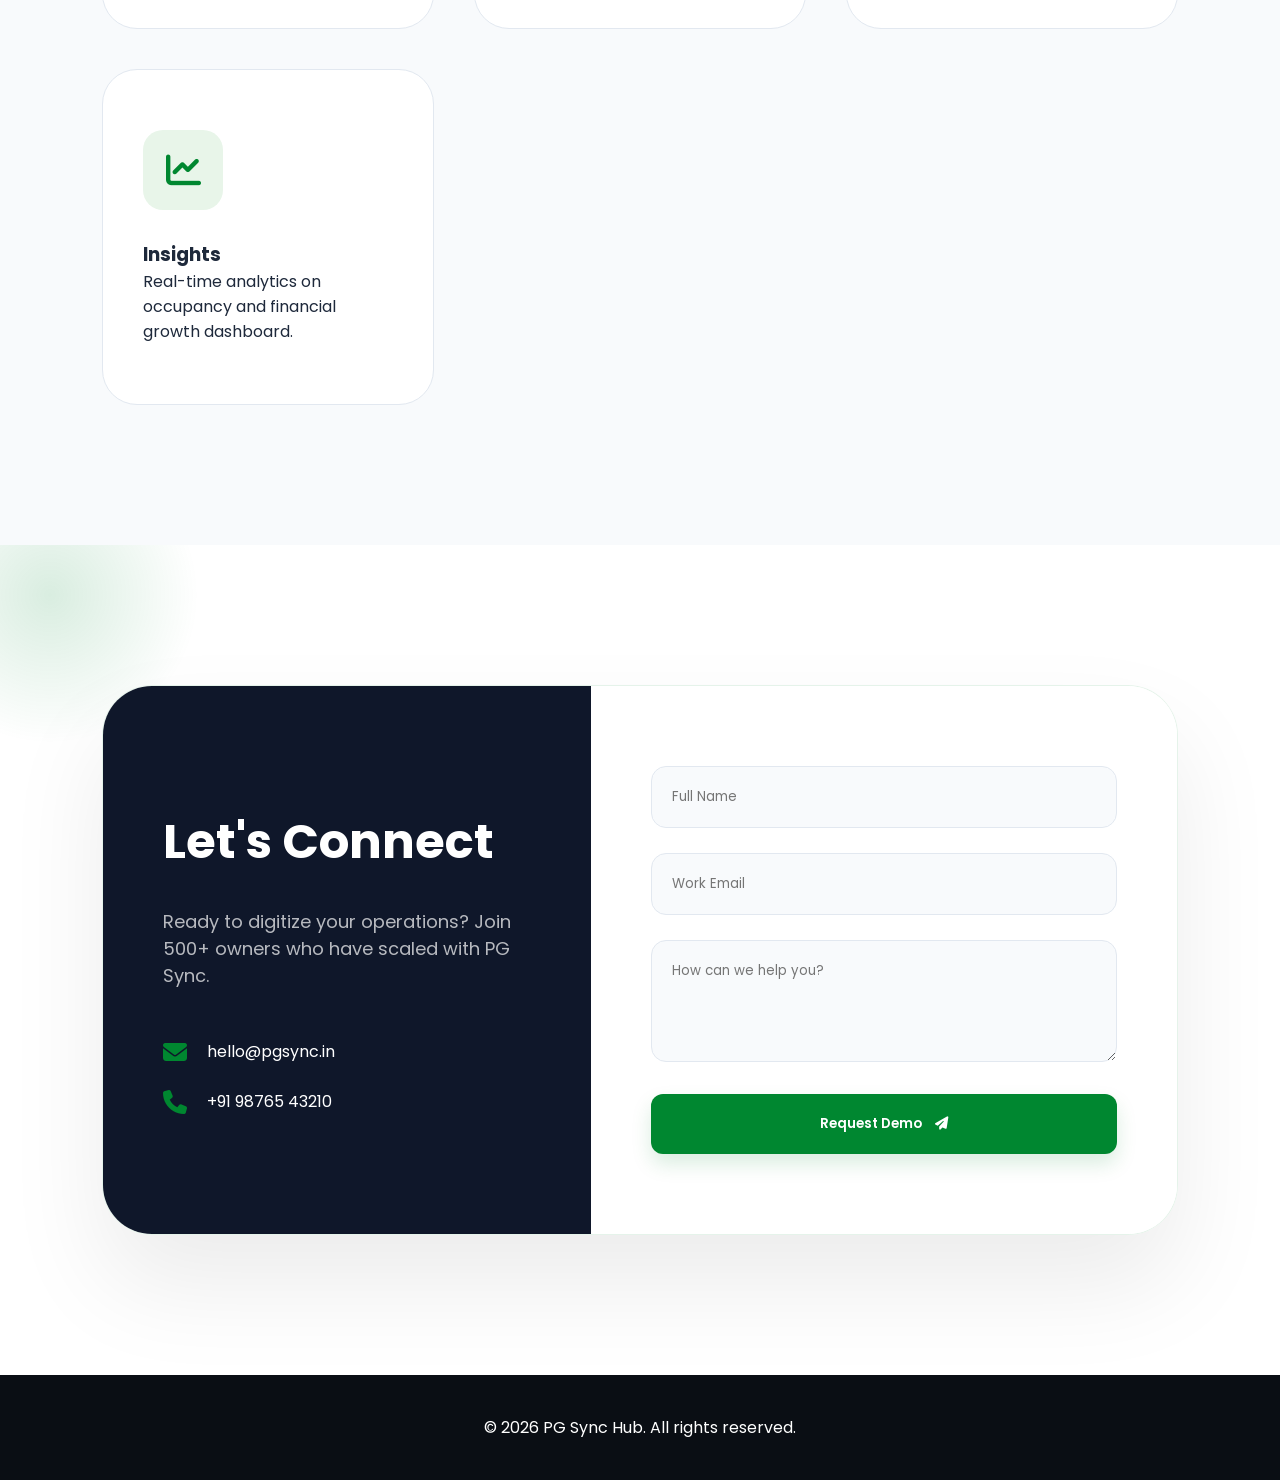
==== commit f1d0b413: "Updated authentication flow and improved dashboard UI" ====
--- a/templates/landing.html
+++ b/templates/landing.html
@@ -20,7 +20,7 @@
         * { margin: 0; padding: 0; box-sizing: border-box; font-family: 'Poppins', sans-serif; }
         body { background-color: #fff; color: #1E293B; overflow-x: hidden; }
 
-        /* --- SUPER GEOMETRIC PARALLAX LAYER --- */
+        
         .parallax-container {
             position: fixed; top: 0; left: 0; width: 100%; height: 100%;
             pointer-events: none; z-index: -1;
@@ -36,7 +36,7 @@
 
         @keyframes rotate { from { transform: rotate(0deg); } to { transform: rotate(360deg); } }
 
-        /* --- NAVIGATION --- */
+        
         header {
             width: 100%; height: 90px; background: rgba(255, 255, 255, 0.9);
             backdrop-filter: blur(20px); display: flex; justify-content: space-between;
@@ -55,7 +55,7 @@
         .btn-primary { background: var(--primary); color: white; box-shadow: 0 10px 20px var(--primary-glow); }
         .btn-primary:hover { transform: translateY(-5px); box-shadow: 0 15px 30px var(--primary-glow); }
 
-        /* --- HERO --- */
+        
         .hero { height: 100vh; display: flex; align-items: center; padding: 90px 8% 0; gap: 50px; }
         .hero-content h2 { font-size: 4rem; line-height: 1.1; font-weight: 800; margin-bottom: 30px; }
         .hero-content p { color: #64748B; font-size: 1.2rem; margin-bottom: 50px; max-width: 550px; }
@@ -67,14 +67,14 @@
         .slideshow img { position: absolute; width: 100%; height: 100%; object-fit: cover; opacity: 0; transition: 1.5s; }
         .slideshow img.active { opacity: 1; }
 
-        /* --- RIBBON --- */
+        
         .ribbon { background: var(--dark); color: white; padding: 25px 0; overflow: hidden; white-space: nowrap; }
         .ribbon-track { display: inline-block; animation: scroll 30s linear infinite; }
         .ribbon-item { display: inline-block; font-size: 1.1rem; font-weight: 600; margin: 0 50px; }
         .ribbon-item span { color: var(--primary); }
         @keyframes scroll { from { transform: translateX(0); } to { transform: translateX(-50%); } }
 
-        /* --- FEATURES --- */
+        
         .features { padding: 140px 8%; background: #F8FAFC; position: relative; }
         .features-grid { display: grid; grid-template-columns: repeat(auto-fit, minmax(300px, 1fr)); gap: 40px; }
         .feat-card {
@@ -91,7 +91,7 @@
         }
         .feat-card:hover .feat-icon { transform: rotateY(360deg); background: rgba(255,255,255,0.2); color: white; }
 
-        /* --- SUPER CONTACT SECTION --- */
+        
         .contact { padding: 140px 8%; position: relative; overflow: visible; }
         .contact-container {
             max-width: 1200px; margin: 0 auto; display: grid; grid-template-columns: 1fr 1.2fr;
@@ -111,7 +111,7 @@
         }
         .form-group input:focus { border-color: var(--primary); background: white; box-shadow: 0 5px 15px rgba(0, 135, 48, 0.05); }
         
-        /* Extra Shapes for Contact */
+        
         .contact-shape { position: absolute; z-index: -1; pointer-events: none; }
 
         footer { padding: 40px; background: #0a0e14; color: white; text-align: center; }
@@ -155,7 +155,7 @@
         <div class="hero-visual" data-aos="zoom-in">
             <div class="slideshow" id="heroSlideshow">
                 <img src="https://images.unsplash.com/photo-1522708323590-d24dbb6b0267?q=80&w=2070" class="active">
-                <img src="https://images.unsplash.com/photo-1560448075-bb485b067938?q=80&w=2070">
+                <img src="https://tse2.mm.bing.net/th/id/OIP.L_lSOXuFSBY9GI8Vt0kk-QHaEL?rs=1&pid=ImgDetMain&o=7&rm=3">
             </div>
         </div>
     </section>
@@ -238,7 +238,7 @@
     <script>
         AOS.init({ duration: 1000, once: false });
 
-        // Hero Slideshow
+        
         const slides = document.querySelectorAll('#heroSlideshow img');
         let currentSlide = 0;
         setInterval(() => {
@@ -247,7 +247,7 @@
             slides[currentSlide].classList.add('active');
         }, 4000);
 
-        // Parallax Effect
+        
         window.addEventListener('scroll', () => {
             const scroll = window.pageYOffset;
             document.querySelectorAll('.geo-shape').forEach(shape => {
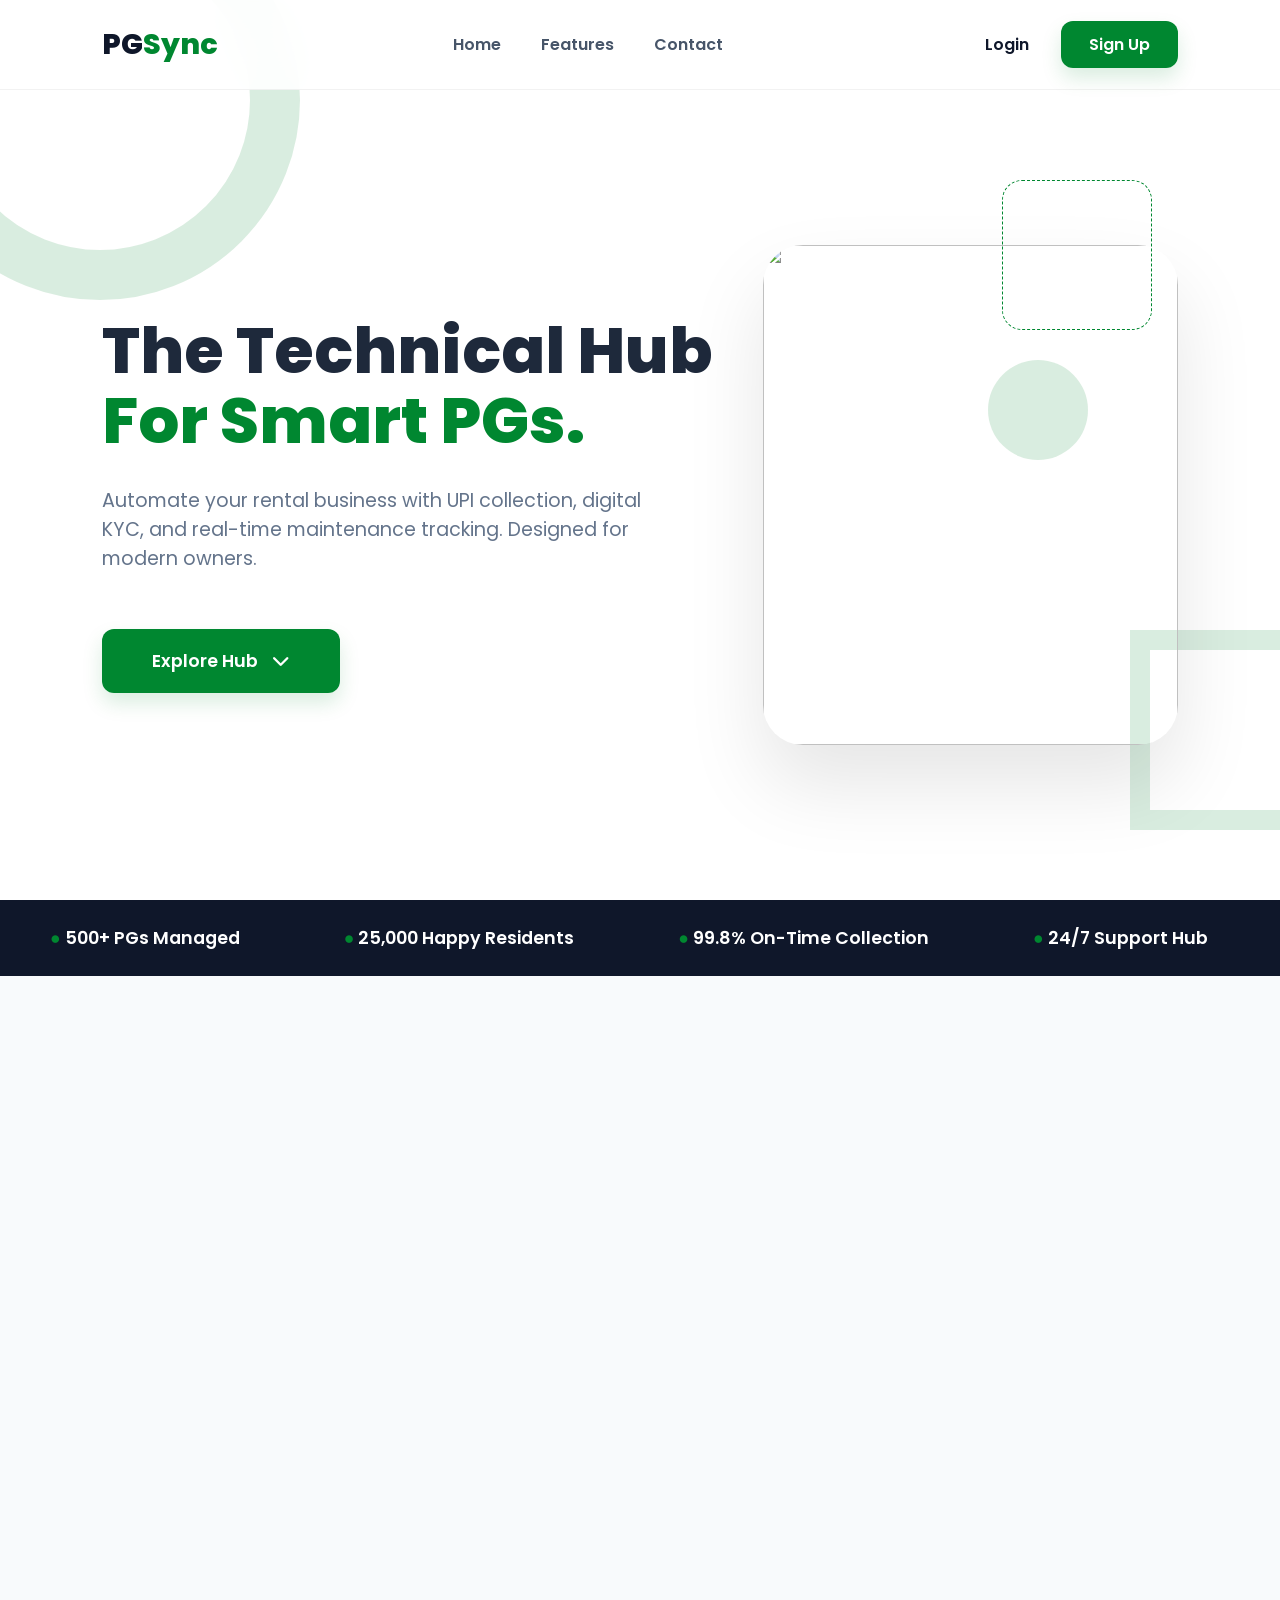
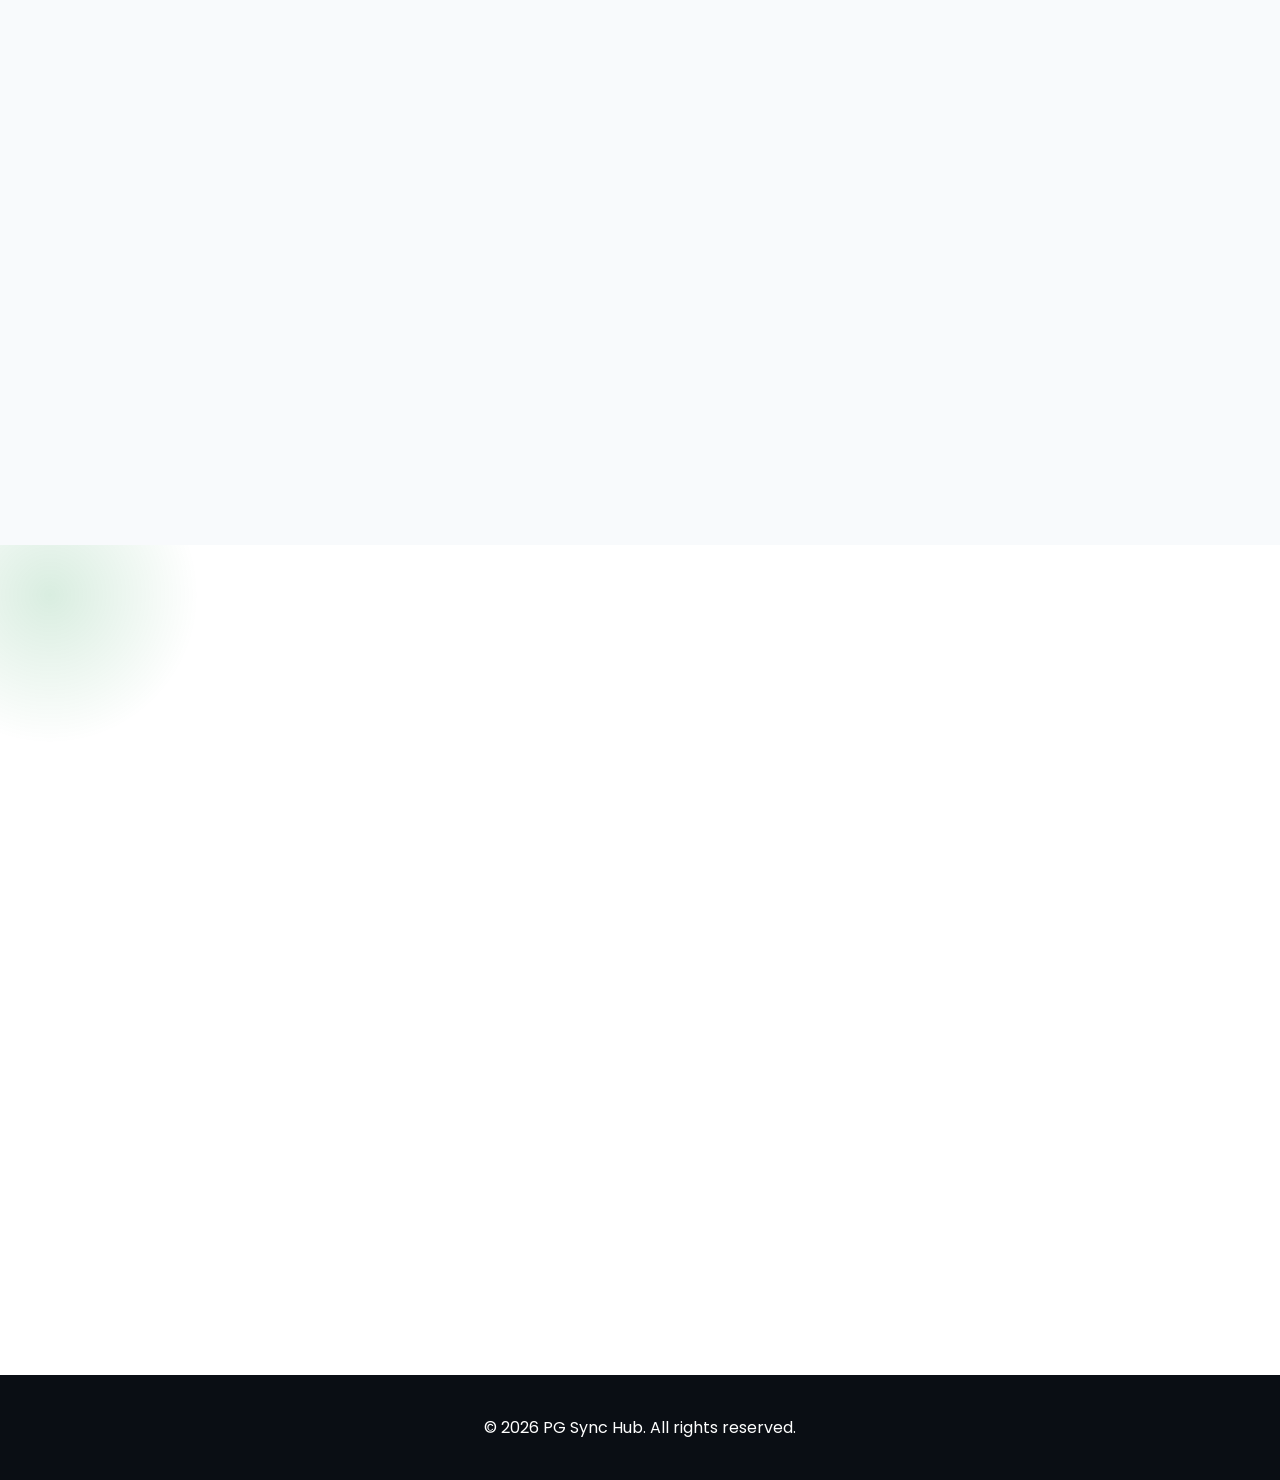
==== commit 64701c77: "Added Arrear" ====
--- a/templates/landing.html
+++ b/templates/landing.html
@@ -185,7 +185,7 @@
             <div class="feat-card" data-aos="fade-up" data-aos-delay="100">
                 <div class="feat-icon"><i class="fa-solid fa-bell"></i></div>
                 <h3>Smart Alerts</h3>
-                <p>WhatsApp reminders for dues with custom late fee escalations.</p>
+                <p>Reminders for dues with custom late fee escalations.</p>
             </div>
             <div class="feat-card" data-aos="fade-up" data-aos-delay="200">
                 <div class="feat-icon"><i class="fa-solid fa-wrench"></i></div>
